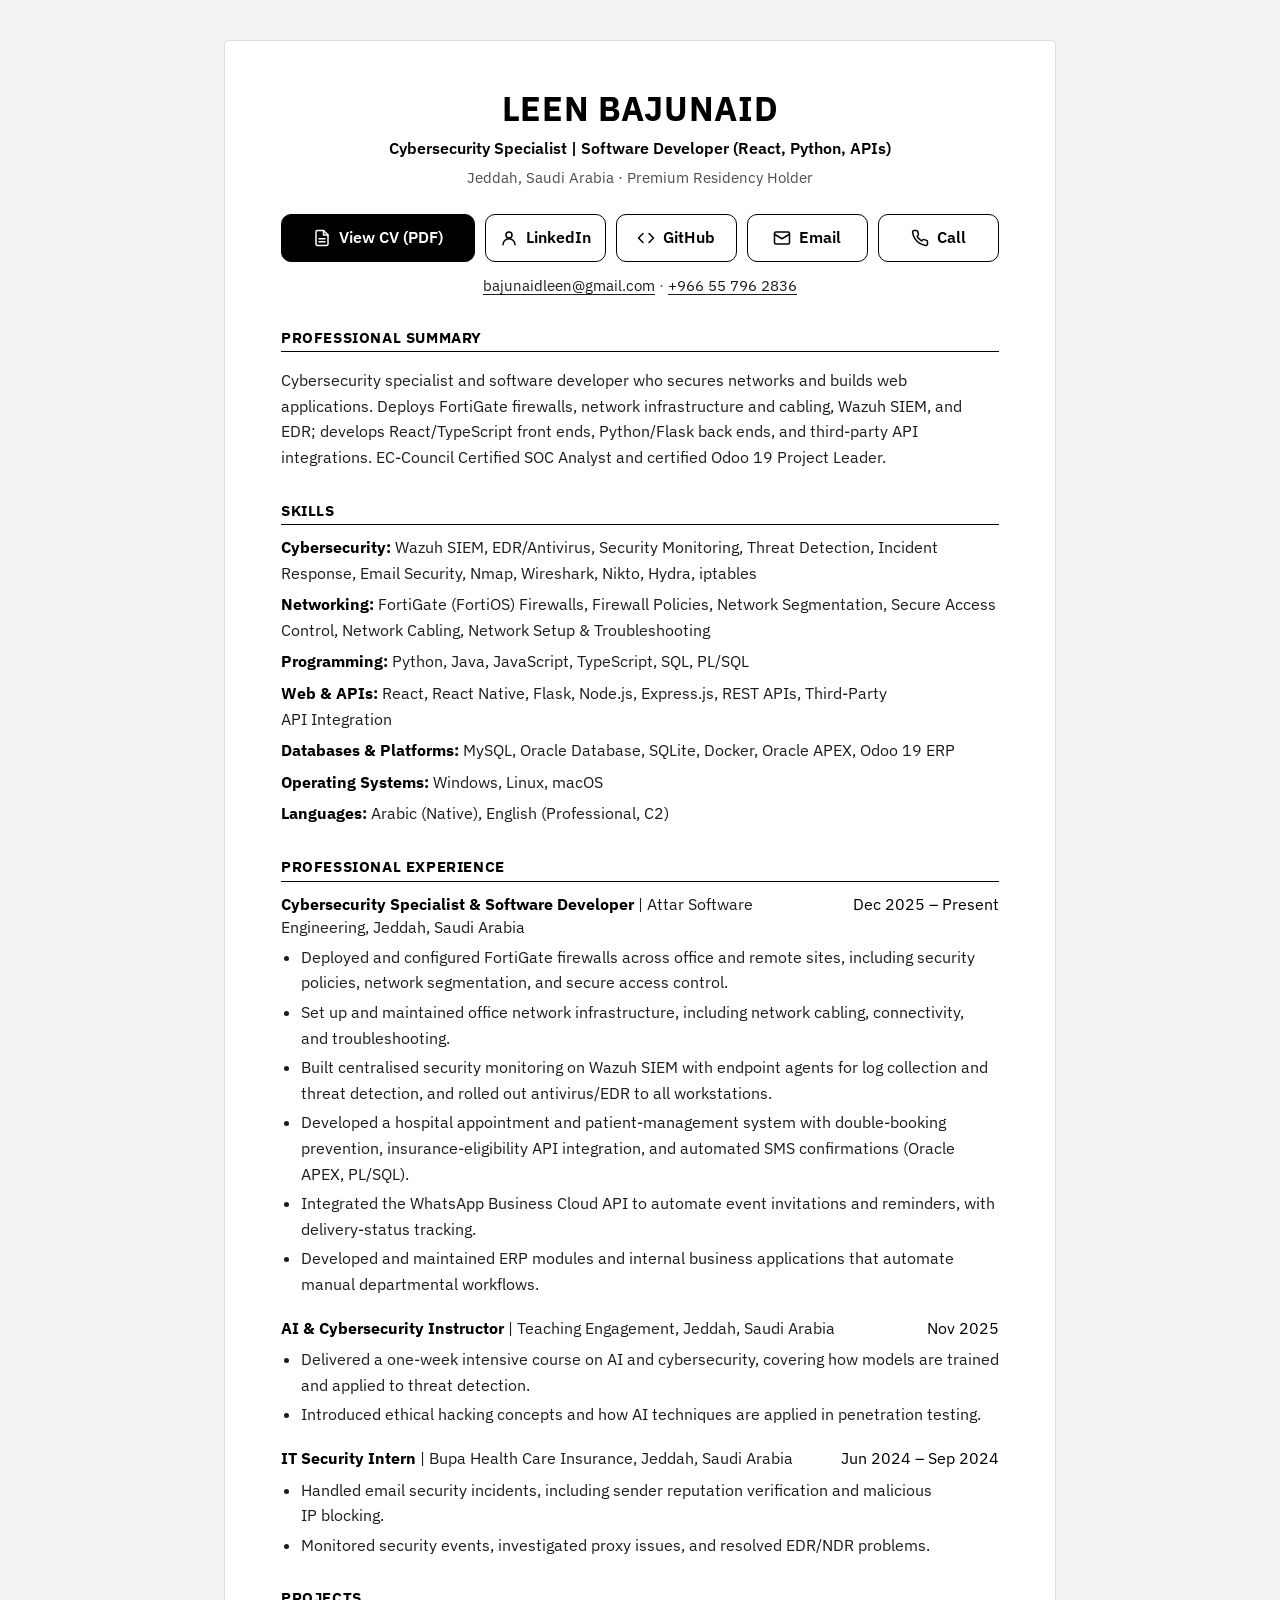
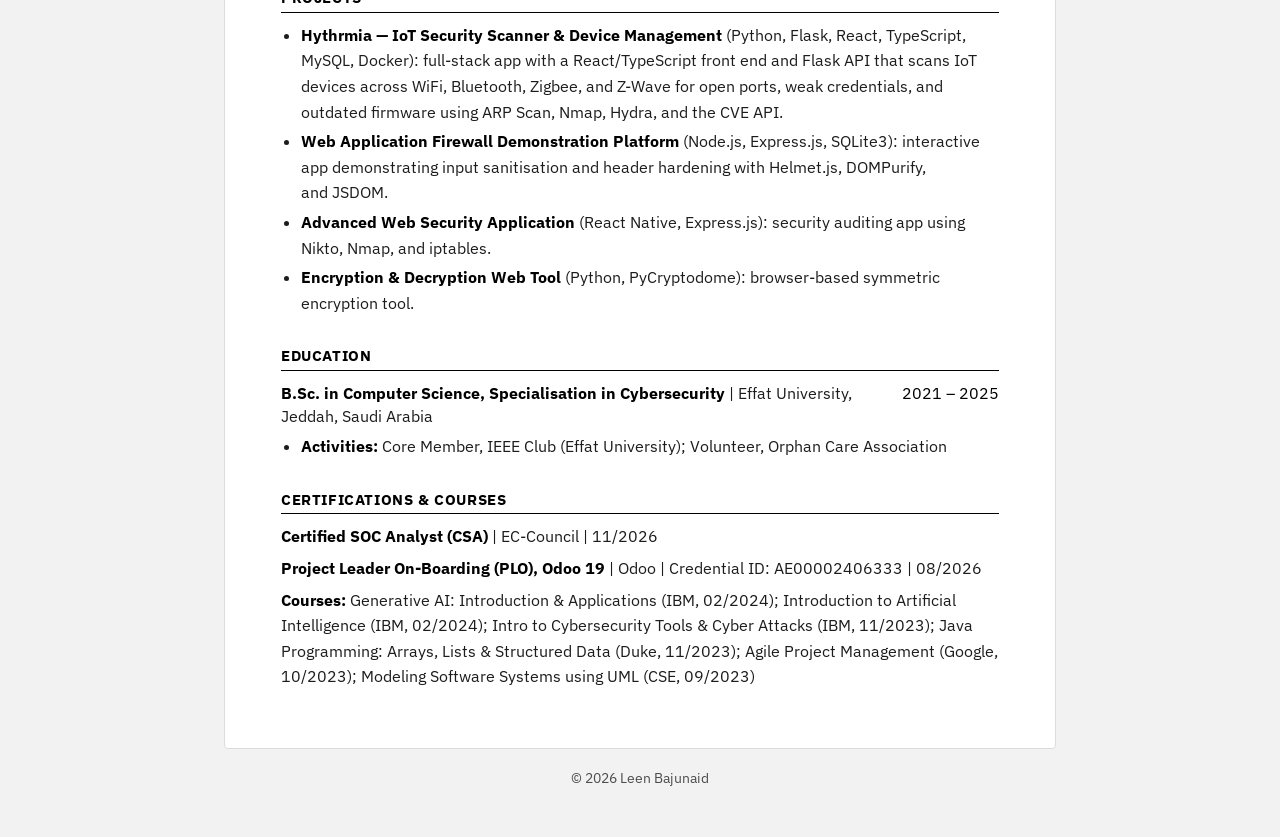
==== index.html @ 78a043f7 "Add online CV site with one-page PDF, LinkedIn and GitHub links Black-and-white, phone-friendly page" ====
<!doctype html>
<html lang="en">
<head>
<meta charset="utf-8">
<meta name="viewport" content="width=device-width, initial-scale=1">
<meta http-equiv="Content-Security-Policy" content="default-src 'self'; style-src 'self' 'unsafe-inline'; img-src 'self' data:; font-src 'self'; object-src 'none'; base-uri 'none'; form-action 'none'">
<title>Leen Bajunaid — Cybersecurity Specialist &amp; Software Developer</title>
<meta name="description" content="CV of Leen Bajunaid: cybersecurity specialist and software developer in Jeddah, Saudi Arabia. FortiGate, Wazuh SIEM, networking, React, Python, Flask and API integration.">
<meta name="author" content="Leen Bajunaid">
<meta property="og:type" content="profile">
<meta property="og:title" content="Leen Bajunaid — CV">
<meta property="og:description" content="Cybersecurity Specialist | Software Developer (React, Python, APIs) — Jeddah, Saudi Arabia.">
<meta property="og:url" content="https://leenbajunaid.github.io/">
<meta name="theme-color" content="#ffffff" media="(prefers-color-scheme: light)">
<meta name="theme-color" content="#0b0b0b" media="(prefers-color-scheme: dark)">
<link rel="canonical" href="https://leenbajunaid.github.io/">
<link rel="icon" href="data:image/svg+xml,%3Csvg xmlns='http://www.w3.org/2000/svg' viewBox='0 0 64 64'%3E%3Crect width='64' height='64' rx='12' fill='%23000'/%3E%3Ctext x='32' y='42' font-family='Arial,Helvetica,sans-serif' font-size='28' font-weight='700' fill='%23fff' text-anchor='middle'%3ELB%3C/text%3E%3C/svg%3E">
<style>
@font-face{font-family:"IBM Plex Sans";src:url("fonts/IBMPlexSans-Regular.woff2") format("woff2");font-weight:400;font-style:normal;font-display:swap}
@font-face{font-family:"IBM Plex Sans";src:url("fonts/IBMPlexSans-SemiBold.woff2") format("woff2");font-weight:600;font-style:normal;font-display:swap}
@font-face{font-family:"IBM Plex Sans";src:url("fonts/IBMPlexSans-Bold.woff2") format("woff2");font-weight:700;font-style:normal;font-display:swap}
:root{
  color-scheme:light dark;
  --bg:#f2f2f2;--paper:#ffffff;--ink:#000000;--text:#1c1c1c;--muted:#4d4d4d;--line:#dcdcdc;
  --btn-bg:#ffffff;--btn-fg:#000000;--btn-border:#000000;--primary-bg:#000000;--primary-fg:#ffffff;
}
@media (prefers-color-scheme:dark){
  :root{
    --bg:#0b0b0b;--paper:#141414;--ink:#ffffff;--text:#e6e6e6;--muted:#b5b5b5;--line:#2c2c2c;
    --btn-bg:#141414;--btn-fg:#ffffff;--btn-border:#ffffff;--primary-bg:#ffffff;--primary-fg:#000000;
  }
}
*{box-sizing:border-box}
html{-webkit-text-size-adjust:100%}
body{margin:0;background:var(--bg);color:var(--text);font-family:"IBM Plex Sans",system-ui,-apple-system,"Segoe UI",Roboto,Arial,sans-serif;font-size:16px;line-height:1.6}
a{color:inherit;text-underline-offset:3px}
.wrap{max-width:880px;margin:0 auto;padding:16px 12px 32px}
.sheet{background:var(--paper);border:1px solid var(--line);border-radius:4px;padding:28px 20px 32px}
header{text-align:center}
h1{margin:0;font-size:28px;line-height:1.15;font-weight:700;letter-spacing:.02em;text-transform:uppercase;color:var(--ink)}
.role{margin:8px 0 4px;font-weight:600;color:var(--ink);text-wrap:balance}
.loc{margin:0;color:var(--muted);font-size:15px}
.actions{display:grid;grid-template-columns:repeat(2,minmax(0,1fr));gap:10px;margin:24px 0 12px}
.btn{display:flex;align-items:center;justify-content:center;gap:8px;min-height:48px;padding:10px 12px;border:1.5px solid var(--btn-border);border-radius:10px;background:var(--btn-bg);color:var(--btn-fg);font-weight:600;text-decoration:none;text-align:center}
.btn svg{flex:none}
.btn.primary{grid-column:1/-1;background:var(--primary-bg);color:var(--primary-fg);border-color:var(--primary-bg)}
.btn:hover{text-decoration:underline}
.btn:focus-visible,a:focus-visible{outline:3px solid var(--ink);outline-offset:3px}
.contact{margin:0;text-align:center;color:var(--muted);font-size:15px;overflow-wrap:anywhere}
.contact a{color:var(--text)}
section{margin-top:30px}
h2{margin:0 0 10px;padding-bottom:4px;border-bottom:1.5px solid var(--ink);font-size:15px;line-height:1.3;font-weight:700;letter-spacing:.04em;text-transform:uppercase;color:var(--ink)}
h3{margin:0;font-size:16px;line-height:1.45;font-weight:400}
strong{font-weight:700;color:var(--ink)}
.row{display:flex;flex-wrap:wrap;justify-content:space-between;align-items:baseline;gap:0 16px}
.date{color:var(--ink);font-variant-numeric:tabular-nums;white-space:nowrap}
ul{margin:6px 0 0;padding-left:20px}
li{margin:4px 0}
.job+.job{margin-top:18px}
.lines p{margin:0 0 6px}
p,li{text-wrap:pretty}
footer{text-align:center;color:var(--muted);font-size:14px;margin-top:18px}
@media (min-width:720px){
  .wrap{padding:40px 24px 48px}
  .sheet{padding:48px 56px 52px}
  h1{font-size:34px}
  .actions{grid-template-columns:1.6fr repeat(4,minmax(0,1fr))}
  .btn{white-space:nowrap}
  .btn.primary{grid-column:auto}
  .row{flex-wrap:nowrap}
  .row h3{flex:1 1 auto;min-width:0}
  .date{flex:none}
}
@media print{
  body{background:#fff;color:#000}
  .actions,.contact,footer{display:none}
  .sheet{border:none;padding:0}
}
</style>
</head>
<body>
<div class="wrap">
<main class="sheet">

  <header>
    <h1>Leen Bajunaid</h1>
    <p class="role">Cybersecurity Specialist | Software Developer (React, Python, APIs)</p>
    <p class="loc">Jeddah, Saudi Arabia · Premium Residency Holder</p>
  </header>

  <nav class="actions" aria-label="CV and profile links">
    <a class="btn primary" href="Leen_Bajunaid_CV.pdf"><svg width="18" height="18" viewBox="0 0 24 24" fill="none" stroke="currentColor" stroke-width="2" stroke-linecap="round" stroke-linejoin="round" aria-hidden="true"><path d="M14 2H6a2 2 0 0 0-2 2v16a2 2 0 0 0 2 2h12a2 2 0 0 0 2-2V8z"/><path d="M14 2v6h6"/><path d="M16 13H8"/><path d="M16 17H8"/></svg>View CV (PDF)</a>
    <a class="btn" href="https://linkedin.com/in/leen-b-25646022a"><svg width="18" height="18" viewBox="0 0 24 24" fill="none" stroke="currentColor" stroke-width="2" stroke-linecap="round" stroke-linejoin="round" aria-hidden="true"><circle cx="12" cy="8" r="4"/><path d="M4 21a8 8 0 0 1 16 0"/></svg>LinkedIn</a>
    <a class="btn" href="https://github.com/leenBajunaid"><svg width="18" height="18" viewBox="0 0 24 24" fill="none" stroke="currentColor" stroke-width="2" stroke-linecap="round" stroke-linejoin="round" aria-hidden="true"><path d="m16 18 6-6-6-6"/><path d="m8 6-6 6 6 6"/></svg>GitHub</a>
    <a class="btn" href="mailto:bajunaidleen@gmail.com"><svg width="18" height="18" viewBox="0 0 24 24" fill="none" stroke="currentColor" stroke-width="2" stroke-linecap="round" stroke-linejoin="round" aria-hidden="true"><rect x="2" y="4" width="20" height="16" rx="2"/><path d="m22 7-10 6L2 7"/></svg>Email</a>
    <a class="btn" href="tel:+966557962836"><svg width="18" height="18" viewBox="0 0 24 24" fill="none" stroke="currentColor" stroke-width="2" stroke-linecap="round" stroke-linejoin="round" aria-hidden="true"><path d="M22 16.92v3a2 2 0 0 1-2.18 2 19.79 19.79 0 0 1-8.63-3.07 19.5 19.5 0 0 1-6-6 19.79 19.79 0 0 1-3.07-8.67A2 2 0 0 1 4.11 2h3a2 2 0 0 1 2 1.72c.13.96.36 1.9.7 2.81a2 2 0 0 1-.45 2.11L8.09 9.91a16 16 0 0 0 6 6l1.27-1.27a2 2 0 0 1 2.11-.45c.91.34 1.85.57 2.81.7A2 2 0 0 1 22 16.92z"/></svg>Call</a>
  </nav>
  <p class="contact"><a href="mailto:bajunaidleen@gmail.com">bajunaidleen@gmail.com</a> · <a href="tel:+966557962836">+966 55 796 2836</a></p>

  <section aria-labelledby="summary">
    <h2 id="summary">Professional Summary</h2>
    <p>Cybersecurity specialist and software developer who secures networks and builds web applications. Deploys FortiGate firewalls, network infrastructure and cabling, Wazuh SIEM, and EDR; develops React/TypeScript front ends, Python/Flask back ends, and third-party API integrations. EC-Council Certified SOC Analyst and certified Odoo 19 Project Leader.</p>
  </section>

  <section aria-labelledby="skills" class="lines">
    <h2 id="skills">Skills</h2>
    <p><strong>Cybersecurity:</strong> Wazuh SIEM, EDR/Antivirus, Security Monitoring, Threat Detection, Incident Response, Email Security, Nmap, Wireshark, Nikto, Hydra, iptables</p>
    <p><strong>Networking:</strong> FortiGate (FortiOS) Firewalls, Firewall Policies, Network Segmentation, Secure Access Control, Network Cabling, Network Setup &amp; Troubleshooting</p>
    <p><strong>Programming:</strong> Python, Java, JavaScript, TypeScript, SQL, PL/SQL</p>
    <p><strong>Web &amp; APIs:</strong> React, React Native, Flask, Node.js, Express.js, REST APIs, Third-Party API Integration</p>
    <p><strong>Databases &amp; Platforms:</strong> MySQL, Oracle Database, SQLite, Docker, Oracle APEX, Odoo 19 ERP</p>
    <p><strong>Operating Systems:</strong> Windows, Linux, macOS</p>
    <p><strong>Languages:</strong> Arabic (Native), English (Professional, C2)</p>
  </section>

  <section aria-labelledby="experience">
    <h2 id="experience">Professional Experience</h2>

    <article class="job">
      <div class="row">
        <h3><strong>Cybersecurity Specialist &amp; Software Developer</strong> | Attar Software Engineering, Jeddah, Saudi Arabia</h3>
        <span class="date">Dec 2025 – Present</span>
      </div>
      <ul>
        <li>Deployed and configured FortiGate firewalls across office and remote sites, including security policies, network segmentation, and secure access control.</li>
        <li>Set up and maintained office network infrastructure, including network cabling, connectivity, and troubleshooting.</li>
        <li>Built centralised security monitoring on Wazuh SIEM with endpoint agents for log collection and threat detection, and rolled out antivirus/EDR to all workstations.</li>
        <li>Developed a hospital appointment and patient-management system with double-booking prevention, insurance-eligibility API integration, and automated SMS confirmations (Oracle APEX, PL/SQL).</li>
        <li>Integrated the WhatsApp Business Cloud API to automate event invitations and reminders, with delivery-status tracking.</li>
        <li>Developed and maintained ERP modules and internal business applications that automate manual departmental workflows.</li>
      </ul>
    </article>

    <article class="job">
      <div class="row">
        <h3><strong>AI &amp; Cybersecurity Instructor</strong> | Teaching Engagement, Jeddah, Saudi Arabia</h3>
        <span class="date">Nov 2025</span>
      </div>
      <ul>
        <li>Delivered a one-week intensive course on AI and cybersecurity, covering how models are trained and applied to threat detection.</li>
        <li>Introduced ethical hacking concepts and how AI techniques are applied in penetration testing.</li>
      </ul>
    </article>

    <article class="job">
      <div class="row">
        <h3><strong>IT Security Intern</strong> | Bupa Health Care Insurance, Jeddah, Saudi Arabia</h3>
        <span class="date">Jun 2024 – Sep 2024</span>
      </div>
      <ul>
        <li>Handled email security incidents, including sender reputation verification and malicious IP blocking.</li>
        <li>Monitored security events, investigated proxy issues, and resolved EDR/NDR problems.</li>
      </ul>
    </article>
  </section>

  <section aria-labelledby="projects">
    <h2 id="projects">Projects</h2>
    <ul>
      <li><strong>Hythrmia — IoT Security Scanner &amp; Device Management</strong> (Python, Flask, React, TypeScript, MySQL, Docker): full-stack app with a React/TypeScript front end and Flask API that scans IoT devices across WiFi, Bluetooth, Zigbee, and Z-Wave for open ports, weak credentials, and outdated firmware using ARP Scan, Nmap, Hydra, and the CVE API.</li>
      <li><strong>Web Application Firewall Demonstration Platform</strong> (Node.js, Express.js, SQLite3): interactive app demonstrating input sanitisation and header hardening with Helmet.js, DOMPurify, and JSDOM.</li>
      <li><strong>Advanced Web Security Application</strong> (React Native, Express.js): security auditing app using Nikto, Nmap, and iptables.</li>
      <li><strong>Encryption &amp; Decryption Web Tool</strong> (Python, PyCryptodome): browser-based symmetric encryption tool.</li>
    </ul>
  </section>

  <section aria-labelledby="education">
    <h2 id="education">Education</h2>
    <div class="row">
      <h3><strong>B.Sc. in Computer Science, Specialisation in Cybersecurity</strong> | Effat University, Jeddah, Saudi Arabia</h3>
      <span class="date">2021 – 2025</span>
    </div>
    <ul>
      <li><strong>Activities:</strong> Core Member, IEEE Club (Effat University); Volunteer, Orphan Care Association</li>
    </ul>
  </section>

  <section aria-labelledby="certifications" class="lines">
    <h2 id="certifications">Certifications &amp; Courses</h2>
    <p><strong>Certified SOC Analyst (CSA)</strong> | EC-Council | 11/2026</p>
    <p><strong>Project Leader On-Boarding (PLO), Odoo 19</strong> | Odoo | Credential ID: AE00002406333 | 08/2026</p>
    <p><strong>Courses:</strong> Generative AI: Introduction &amp; Applications (IBM, 02/2024); Introduction to Artificial Intelligence (IBM, 02/2024); Intro to Cybersecurity Tools &amp; Cyber Attacks (IBM, 11/2023); Java Programming: Arrays, Lists &amp; Structured Data (Duke, 11/2023); Agile Project Management (Google, 10/2023); Modeling Software Systems using UML (CSE, 09/2023)</p>
  </section>

</main>
<footer>© 2026 Leen Bajunaid</footer>
</div>
</body>
</html>
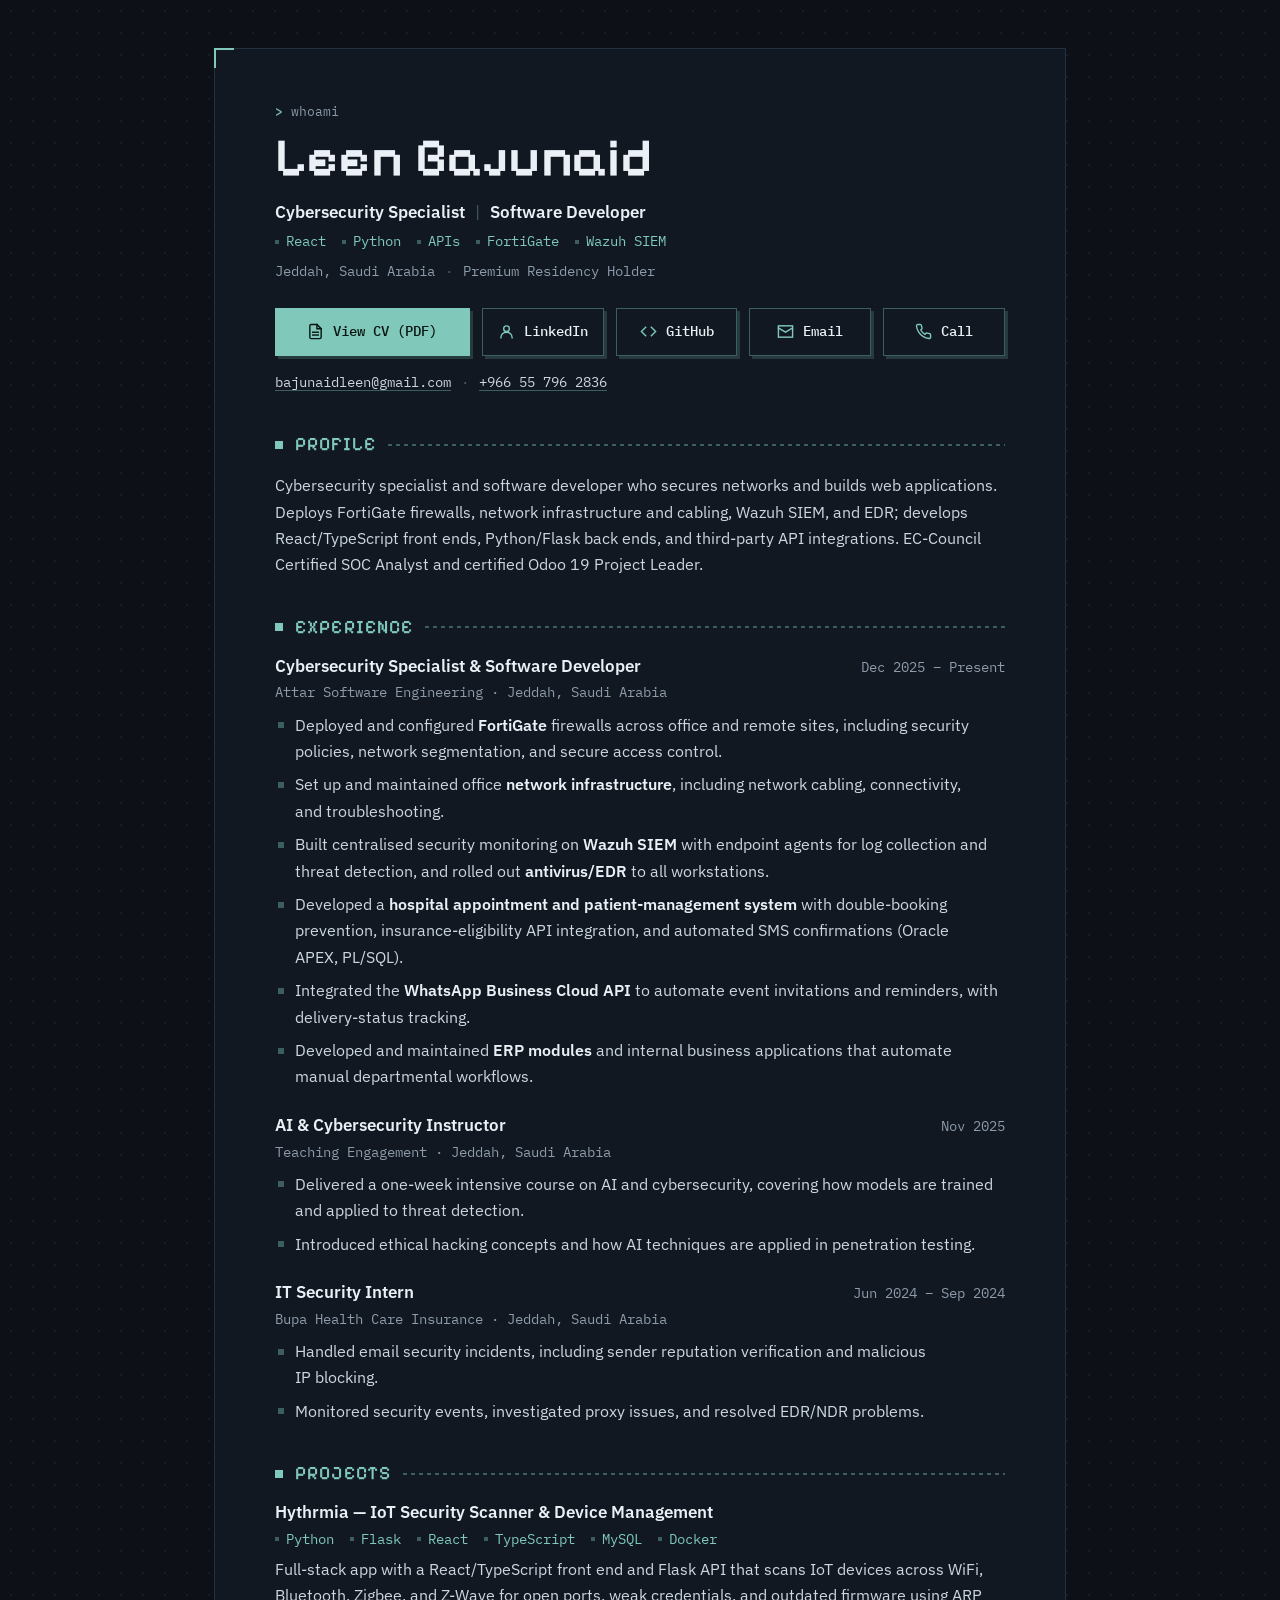
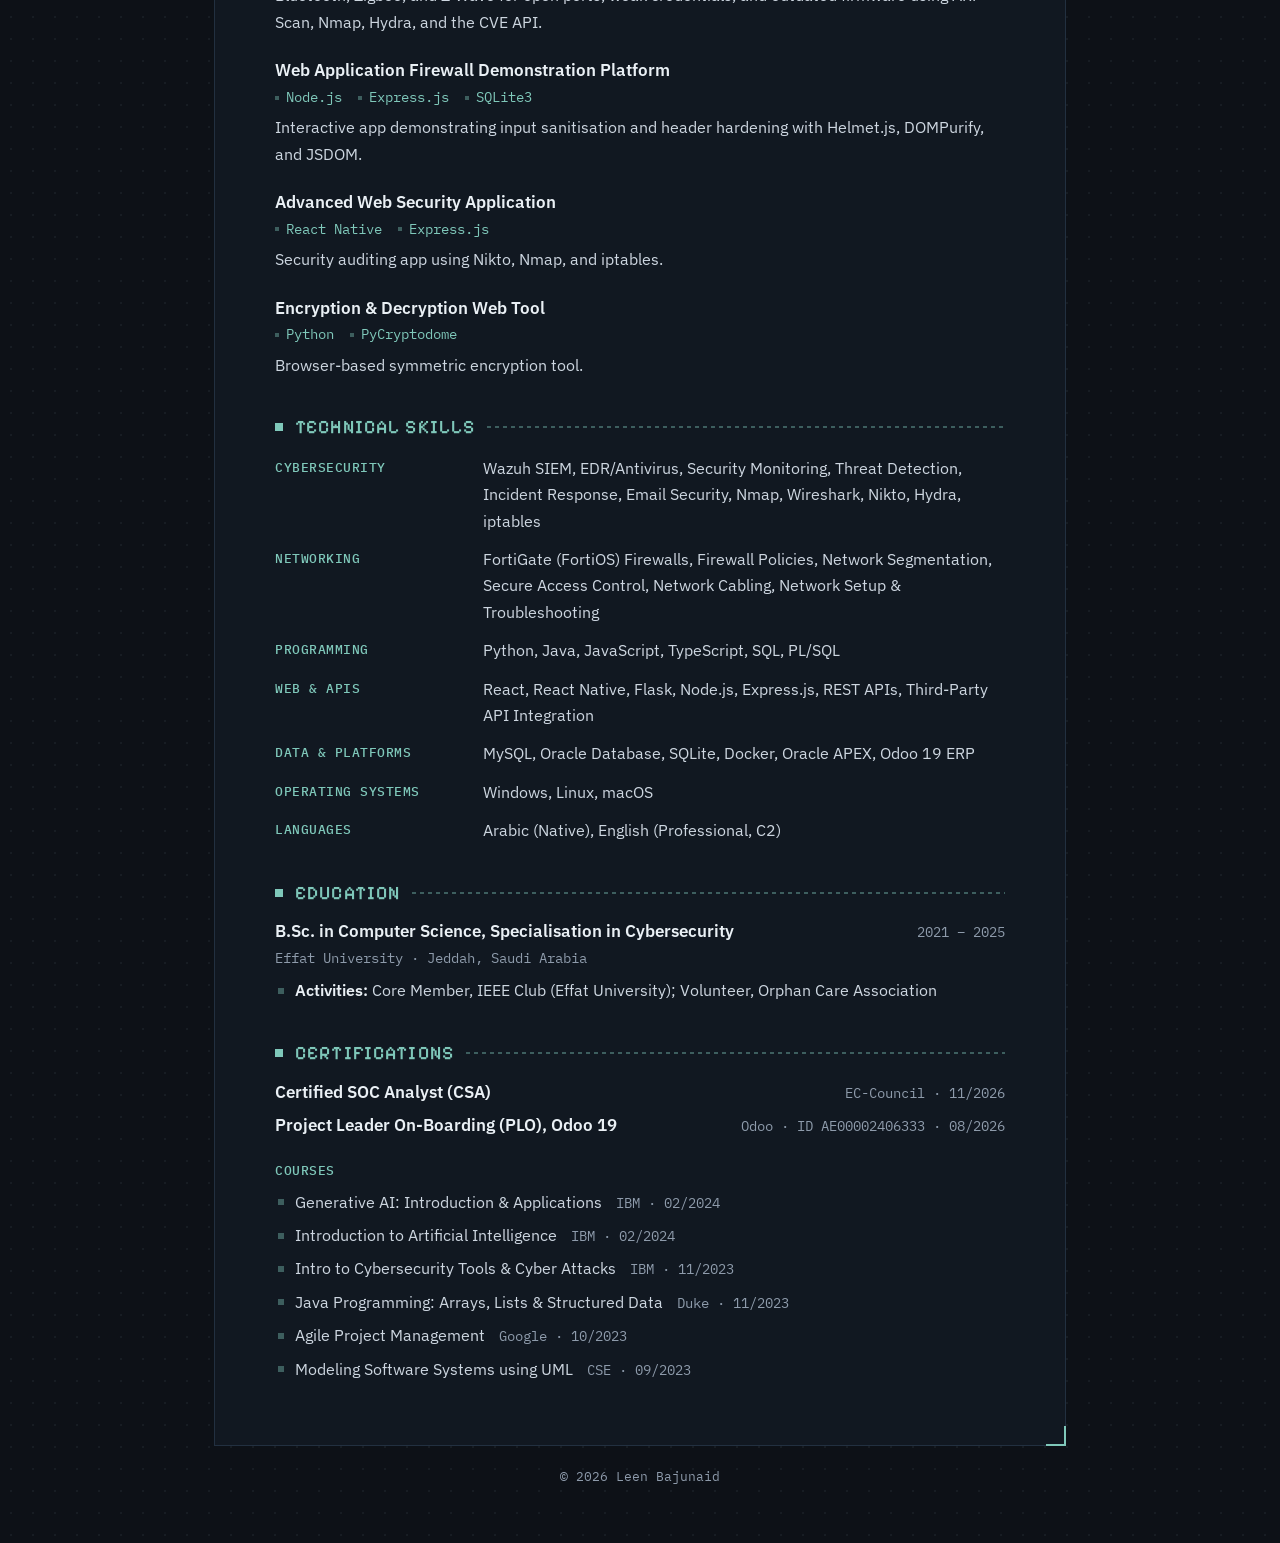
==== commit e3ae2ffa: "Restyle site with a calm pixel theme Dark slate background with a faint dot grid, one soft mint acce" ====
--- a/index.html
+++ b/index.html
@@ -11,143 +11,216 @@
 <meta property="og:title" content="Leen Bajunaid — CV">
 <meta property="og:description" content="Cybersecurity Specialist | Software Developer (React, Python, APIs) — Jeddah, Saudi Arabia.">
 <meta property="og:url" content="https://leenbajunaid.github.io/">
-<meta name="theme-color" content="#ffffff" media="(prefers-color-scheme: light)">
-<meta name="theme-color" content="#0b0b0b" media="(prefers-color-scheme: dark)">
+<meta name="color-scheme" content="dark">
+<meta name="theme-color" content="#0d1117">
 <link rel="canonical" href="https://leenbajunaid.github.io/">
-<link rel="icon" href="data:image/svg+xml,%3Csvg xmlns='http://www.w3.org/2000/svg' viewBox='0 0 64 64'%3E%3Crect width='64' height='64' rx='12' fill='%23000'/%3E%3Ctext x='32' y='42' font-family='Arial,Helvetica,sans-serif' font-size='28' font-weight='700' fill='%23fff' text-anchor='middle'%3ELB%3C/text%3E%3C/svg%3E">
+<link rel="icon" href="data:image/svg+xml,%3Csvg xmlns='http://www.w3.org/2000/svg' viewBox='0 0 16 16' shape-rendering='crispEdges'%3E%3Crect width='16' height='16' fill='%230d1117'/%3E%3Cg fill='%237fc8ba'%3E%3Crect x='2' y='3' width='2' height='10'/%3E%3Crect x='2' y='11' width='5' height='2'/%3E%3Crect x='9' y='3' width='2' height='10'/%3E%3Crect x='9' y='3' width='4' height='2'/%3E%3Crect x='9' y='7' width='4' height='2'/%3E%3Crect x='9' y='11' width='4' height='2'/%3E%3Crect x='13' y='5' width='2' height='2'/%3E%3Crect x='13' y='9' width='2' height='2'/%3E%3C/g%3E%3C/svg%3E">
+<link rel="preload" href="fonts/PixelifySans-SemiBold.woff2" as="font" type="font/woff2" crossorigin>
 <style>
+@font-face{font-family:"Pixelify Sans";src:url("fonts/PixelifySans-Medium.woff2") format("woff2");font-weight:500;font-style:normal;font-display:swap}
+@font-face{font-family:"Pixelify Sans";src:url("fonts/PixelifySans-SemiBold.woff2") format("woff2");font-weight:600;font-style:normal;font-display:swap}
 @font-face{font-family:"IBM Plex Sans";src:url("fonts/IBMPlexSans-Regular.woff2") format("woff2");font-weight:400;font-style:normal;font-display:swap}
 @font-face{font-family:"IBM Plex Sans";src:url("fonts/IBMPlexSans-SemiBold.woff2") format("woff2");font-weight:600;font-style:normal;font-display:swap}
 @font-face{font-family:"IBM Plex Sans";src:url("fonts/IBMPlexSans-Bold.woff2") format("woff2");font-weight:700;font-style:normal;font-display:swap}
+@font-face{font-family:"IBM Plex Mono";src:url("fonts/IBMPlexMono-Regular.woff2") format("woff2");font-weight:400;font-style:normal;font-display:swap}
+@font-face{font-family:"IBM Plex Mono";src:url("fonts/IBMPlexMono-Medium.woff2") format("woff2");font-weight:500;font-style:normal;font-display:swap}
+
 :root{
-  color-scheme:light dark;
-  --bg:#f2f2f2;--paper:#ffffff;--ink:#000000;--text:#1c1c1c;--muted:#4d4d4d;--line:#dcdcdc;
-  --btn-bg:#ffffff;--btn-fg:#000000;--btn-border:#000000;--primary-bg:#000000;--primary-fg:#ffffff;
-}
-@media (prefers-color-scheme:dark){
-  :root{
-    --bg:#0b0b0b;--paper:#141414;--ink:#ffffff;--text:#e6e6e6;--muted:#b5b5b5;--line:#2c2c2c;
-    --btn-bg:#141414;--btn-fg:#ffffff;--btn-border:#ffffff;--primary-bg:#ffffff;--primary-fg:#000000;
-  }
+  color-scheme:dark;
+  --bg:#0d1117;
+  --dot:rgba(148,173,192,.075);
+  --panel:#111821;
+  --edge:#223040;
+  --text:#cdd6e0;
+  --heading:#eaf0f5;
+  --muted:#8e9bab;
+  --accent:#7fc8ba;
+  --accent-hover:#93d4c7;
+  --accent-dim:rgba(127,200,186,.40);
+  --accent-shadow:rgba(127,200,186,.20);
+  --accent-faint:rgba(127,200,186,.08);
+  --on-accent:#0a1613;
+  --pixel:"Pixelify Sans",ui-monospace,monospace;
+  --sans:"IBM Plex Sans",system-ui,-apple-system,"Segoe UI",Roboto,Arial,sans-serif;
+  --mono:"IBM Plex Mono",ui-monospace,SFMono-Regular,Menlo,Consolas,monospace;
 }
 *{box-sizing:border-box}
 html{-webkit-text-size-adjust:100%}
-body{margin:0;background:var(--bg);color:var(--text);font-family:"IBM Plex Sans",system-ui,-apple-system,"Segoe UI",Roboto,Arial,sans-serif;font-size:16px;line-height:1.6}
+body{
+  margin:0;color:var(--text);font-family:var(--sans);font-size:16px;line-height:1.65;
+  background-color:var(--bg);
+  background-image:radial-gradient(var(--dot) 1px,transparent 1.3px);
+  background-size:22px 22px;
+}
 a{color:inherit;text-underline-offset:3px}
-.wrap{max-width:880px;margin:0 auto;padding:16px 12px 32px}
-.sheet{background:var(--paper);border:1px solid var(--line);border-radius:4px;padding:28px 20px 32px}
-header{text-align:center}
-h1{margin:0;font-size:28px;line-height:1.15;font-weight:700;letter-spacing:.02em;text-transform:uppercase;color:var(--ink)}
-.role{margin:8px 0 4px;font-weight:600;color:var(--ink);text-wrap:balance}
-.loc{margin:0;color:var(--muted);font-size:15px}
-.actions{display:grid;grid-template-columns:repeat(2,minmax(0,1fr));gap:10px;margin:24px 0 12px}
-.btn{display:flex;align-items:center;justify-content:center;gap:8px;min-height:48px;padding:10px 12px;border:1.5px solid var(--btn-border);border-radius:10px;background:var(--btn-bg);color:var(--btn-fg);font-weight:600;text-decoration:none;text-align:center}
-.btn svg{flex:none}
-.btn.primary{grid-column:1/-1;background:var(--primary-bg);color:var(--primary-fg);border-color:var(--primary-bg)}
-.btn:hover{text-decoration:underline}
-.btn:focus-visible,a:focus-visible{outline:3px solid var(--ink);outline-offset:3px}
-.contact{margin:0;text-align:center;color:var(--muted);font-size:15px;overflow-wrap:anywhere}
-.contact a{color:var(--text)}
-section{margin-top:30px}
-h2{margin:0 0 10px;padding-bottom:4px;border-bottom:1.5px solid var(--ink);font-size:15px;line-height:1.3;font-weight:700;letter-spacing:.04em;text-transform:uppercase;color:var(--ink)}
-h3{margin:0;font-size:16px;line-height:1.45;font-weight:400}
-strong{font-weight:700;color:var(--ink)}
-.row{display:flex;flex-wrap:wrap;justify-content:space-between;align-items:baseline;gap:0 16px}
-.date{color:var(--ink);font-variant-numeric:tabular-nums;white-space:nowrap}
-ul{margin:6px 0 0;padding-left:20px}
-li{margin:4px 0}
-.job+.job{margin-top:18px}
-.lines p{margin:0 0 6px}
+::selection{background:var(--accent);color:var(--on-accent)}
+a:focus-visible,.btn:focus-visible{outline:2px solid var(--accent);outline-offset:3px}
+
+.wrap{max-width:900px;margin:0 auto;padding:22px 14px 36px}
+.panel{position:relative;background:var(--panel);border:1px solid var(--edge);padding:30px 20px 36px}
+.panel::before,.panel::after{content:"";position:absolute;width:18px;height:18px;pointer-events:none}
+.panel::before{top:-1px;left:-1px;border-top:2px solid var(--accent);border-left:2px solid var(--accent)}
+.panel::after{bottom:-1px;right:-1px;border-bottom:2px solid var(--accent);border-right:2px solid var(--accent)}
+
+/* ---------- Hero ---------- */
+.prompt{margin:0 0 6px;font-family:var(--mono);font-size:13px;color:var(--muted)}
+.prompt b{color:var(--accent);font-weight:500}
+h1{margin:0;font-family:var(--pixel);font-weight:600;font-size:40px;line-height:1.1;letter-spacing:.01em;color:var(--heading)}
+.role{margin:12px 0 6px;font-size:17px;line-height:1.45;font-weight:600;color:var(--heading)}
+.focus{margin:0 0 6px;font-family:var(--mono);font-size:14px;color:var(--accent)}
+.loc{margin:0;font-family:var(--mono);font-size:13.5px;color:var(--muted)}
+/* phone: parts stack; wider screens: one line with a quiet separator */
+.split span{display:block}
+.chips{display:flex;flex-wrap:wrap;gap:2px 16px}
+.chips span{white-space:nowrap}
+.chips span::before{content:"";display:inline-block;width:4px;height:4px;margin:0 7px 2px 0;vertical-align:middle;background:var(--accent-dim)}
+
+/* ---------- Buttons ---------- */
+.actions{display:grid;grid-template-columns:repeat(2,minmax(0,1fr));gap:12px;margin:26px 0 14px}
+.btn{
+  display:flex;align-items:center;justify-content:center;gap:9px;min-height:48px;padding:10px 12px;
+  border:1px solid var(--accent-dim);background:transparent;color:var(--heading);
+  font-family:var(--mono);font-size:14px;font-weight:500;text-decoration:none;
+  box-shadow:3px 3px 0 var(--accent-shadow);
+  transition:transform .12s ease,box-shadow .12s ease,background-color .12s ease;
+}
+.btn svg{flex:none;color:var(--accent)}
+.btn:hover{background:var(--accent-faint);transform:translate(1px,1px);box-shadow:2px 2px 0 var(--accent-shadow)}
+.btn.primary{grid-column:1/-1;background:var(--accent);border-color:var(--accent);color:var(--on-accent)}
+.btn.primary svg{color:var(--on-accent)}
+.btn.primary:hover{background:var(--accent-hover)}
+.contact{margin:0;font-family:var(--mono);font-size:13.5px;line-height:1.9;color:var(--muted);overflow-wrap:anywhere}
+.contact a{color:var(--text);text-decoration-color:var(--accent-dim)}
+
+/* ---------- Sections ---------- */
+section{margin-top:38px}
+h2{
+  display:flex;align-items:center;gap:12px;margin:0 0 16px;
+  font-family:var(--pixel);font-weight:500;font-size:19px;line-height:1.2;letter-spacing:.06em;text-transform:uppercase;color:var(--accent);
+}
+h2::before{content:"";flex:none;width:8px;height:8px;background:var(--accent)}
+h2::after{content:"";flex:1;height:2px;background-image:linear-gradient(90deg,var(--accent-dim) 0 4px,transparent 4px 8px);background-size:8px 2px}
+h3{margin:0;font-size:17px;line-height:1.4;font-weight:600;color:var(--heading)}
+p{margin:0}
 p,li{text-wrap:pretty}
-footer{text-align:center;color:var(--muted);font-size:14px;margin-top:18px}
+strong{font-weight:600;color:var(--heading)}
+
+.head{display:flex;flex-wrap:wrap;justify-content:space-between;align-items:baseline;gap:2px 16px}
+.date{font-family:var(--mono);font-size:13.5px;color:var(--muted);white-space:nowrap}
+.org{margin:3px 0 8px;font-family:var(--mono);font-size:13.5px;color:var(--muted)}
+.item+.item{margin-top:24px}
+
+ul.points{list-style:none;margin:0;padding:0}
+ul.points li{position:relative;padding-left:20px;margin:7px 0}
+ul.points li::before{content:"";position:absolute;left:3px;top:.66em;width:6px;height:6px;background:var(--accent-dim)}
+
+.tags{margin:3px 0 6px;font-family:var(--mono);font-size:13.5px;color:var(--accent)}
+
+dl.skills{margin:0;display:grid;gap:12px}
+dl.skills div{display:grid;gap:2px}
+dl.skills dt{font-family:var(--mono);font-size:13px;font-weight:500;letter-spacing:.04em;text-transform:uppercase;color:var(--accent)}
+dl.skills dd{margin:0}
+
+.cert{display:flex;flex-wrap:wrap;justify-content:space-between;align-items:baseline;gap:0 16px}
+.cert+.cert{margin-top:10px}
+.cert .meta{font-family:var(--mono);font-size:13.5px;color:var(--muted)}
+.sub{margin:22px 0 4px;font-family:var(--mono);font-size:13px;font-weight:500;letter-spacing:.04em;text-transform:uppercase;color:var(--accent)}
+.course-src{margin-left:10px;font-family:var(--mono);font-size:13.5px;color:var(--muted);white-space:nowrap}
+
+footer{margin-top:20px;text-align:center;font-family:var(--mono);font-size:13px;color:var(--muted)}
+
 @media (min-width:720px){
-  .wrap{padding:40px 24px 48px}
-  .sheet{padding:48px 56px 52px}
-  h1{font-size:34px}
+  .wrap{padding:48px 24px 56px}
+  .panel{padding:52px 60px 56px}
+  h1{font-size:54px}
+  .split span{display:inline}
+  .split span+span::before{content:"|";margin:0 10px;color:var(--accent-dim);font-weight:400}
+  .loc.split span+span::before,.contact.split span+span::before{content:"·"}
   .actions{grid-template-columns:1.6fr repeat(4,minmax(0,1fr))}
   .btn{white-space:nowrap}
   .btn.primary{grid-column:auto}
-  .row{flex-wrap:nowrap}
-  .row h3{flex:1 1 auto;min-width:0}
-  .date{flex:none}
+  .head{flex-wrap:nowrap}
+  .head h3{flex:1 1 auto;min-width:0}
+  dl.skills div{grid-template-columns:190px minmax(0,1fr);gap:18px}
+  dl.skills dt{padding-top:2px}
+}
+@media (prefers-reduced-motion:reduce){
+  .btn{transition:none}
+  .btn:hover{transform:none}
 }
 @media print{
   body{background:#fff;color:#000}
-  .actions,.contact,footer{display:none}
-  .sheet{border:none;padding:0}
+  .panel{background:#fff;border:none;padding:0}
+  .panel::before,.panel::after,.prompt,.actions,.contact,footer{display:none}
+  h1,h2,h3,strong,.role,.focus,.tags,dl.skills dt,.sub{color:#000}
+  .date,.org,.loc,.meta,.course-src{color:#333}
 }
 </style>
 </head>
 <body>
 <div class="wrap">
-<main class="sheet">
+<main class="panel">
 
   <header>
+    <p class="prompt" aria-hidden="true"><b>&gt;</b> whoami</p>
     <h1>Leen Bajunaid</h1>
-    <p class="role">Cybersecurity Specialist | Software Developer (React, Python, APIs)</p>
-    <p class="loc">Jeddah, Saudi Arabia · Premium Residency Holder</p>
+    <p class="role split"><span>Cybersecurity Specialist</span><span>Software Developer</span></p>
+    <p class="focus chips"><span>React</span><span>Python</span><span>APIs</span><span>FortiGate</span><span>Wazuh SIEM</span></p>
+    <p class="loc split"><span>Jeddah, Saudi Arabia</span><span>Premium Residency Holder</span></p>
   </header>
 
   <nav class="actions" aria-label="CV and profile links">
-    <a class="btn primary" href="Leen_Bajunaid_CV.pdf"><svg width="18" height="18" viewBox="0 0 24 24" fill="none" stroke="currentColor" stroke-width="2" stroke-linecap="round" stroke-linejoin="round" aria-hidden="true"><path d="M14 2H6a2 2 0 0 0-2 2v16a2 2 0 0 0 2 2h12a2 2 0 0 0 2-2V8z"/><path d="M14 2v6h6"/><path d="M16 13H8"/><path d="M16 17H8"/></svg>View CV (PDF)</a>
-    <a class="btn" href="https://linkedin.com/in/leen-b-25646022a"><svg width="18" height="18" viewBox="0 0 24 24" fill="none" stroke="currentColor" stroke-width="2" stroke-linecap="round" stroke-linejoin="round" aria-hidden="true"><circle cx="12" cy="8" r="4"/><path d="M4 21a8 8 0 0 1 16 0"/></svg>LinkedIn</a>
-    <a class="btn" href="https://github.com/leenBajunaid"><svg width="18" height="18" viewBox="0 0 24 24" fill="none" stroke="currentColor" stroke-width="2" stroke-linecap="round" stroke-linejoin="round" aria-hidden="true"><path d="m16 18 6-6-6-6"/><path d="m8 6-6 6 6 6"/></svg>GitHub</a>
-    <a class="btn" href="mailto:bajunaidleen@gmail.com"><svg width="18" height="18" viewBox="0 0 24 24" fill="none" stroke="currentColor" stroke-width="2" stroke-linecap="round" stroke-linejoin="round" aria-hidden="true"><rect x="2" y="4" width="20" height="16" rx="2"/><path d="m22 7-10 6L2 7"/></svg>Email</a>
-    <a class="btn" href="tel:+966557962836"><svg width="18" height="18" viewBox="0 0 24 24" fill="none" stroke="currentColor" stroke-width="2" stroke-linecap="round" stroke-linejoin="round" aria-hidden="true"><path d="M22 16.92v3a2 2 0 0 1-2.18 2 19.79 19.79 0 0 1-8.63-3.07 19.5 19.5 0 0 1-6-6 19.79 19.79 0 0 1-3.07-8.67A2 2 0 0 1 4.11 2h3a2 2 0 0 1 2 1.72c.13.96.36 1.9.7 2.81a2 2 0 0 1-.45 2.11L8.09 9.91a16 16 0 0 0 6 6l1.27-1.27a2 2 0 0 1 2.11-.45c.91.34 1.85.57 2.81.7A2 2 0 0 1 22 16.92z"/></svg>Call</a>
+    <a class="btn primary" href="Leen_Bajunaid_CV.pdf"><svg width="17" height="17" viewBox="0 0 24 24" fill="none" stroke="currentColor" stroke-width="2" stroke-linecap="square" stroke-linejoin="miter" aria-hidden="true"><path d="M14 2H6a2 2 0 0 0-2 2v16a2 2 0 0 0 2 2h12a2 2 0 0 0 2-2V8z"/><path d="M14 2v6h6"/><path d="M16 13H8"/><path d="M16 17H8"/></svg>View CV (PDF)</a>
+    <a class="btn" href="https://linkedin.com/in/leen-b-25646022a"><svg width="17" height="17" viewBox="0 0 24 24" fill="none" stroke="currentColor" stroke-width="2" stroke-linecap="square" stroke-linejoin="miter" aria-hidden="true"><circle cx="12" cy="8" r="4"/><path d="M4 21a8 8 0 0 1 16 0"/></svg>LinkedIn</a>
+    <a class="btn" href="https://github.com/leenBajunaid"><svg width="17" height="17" viewBox="0 0 24 24" fill="none" stroke="currentColor" stroke-width="2" stroke-linecap="square" stroke-linejoin="miter" aria-hidden="true"><path d="m16 18 6-6-6-6"/><path d="m8 6-6 6 6 6"/></svg>GitHub</a>
+    <a class="btn" href="mailto:bajunaidleen@gmail.com"><svg width="17" height="17" viewBox="0 0 24 24" fill="none" stroke="currentColor" stroke-width="2" stroke-linecap="square" stroke-linejoin="miter" aria-hidden="true"><rect x="2" y="4" width="20" height="16"/><path d="m22 7-10 6L2 7"/></svg>Email</a>
+    <a class="btn" href="tel:+966557962836"><svg width="17" height="17" viewBox="0 0 24 24" fill="none" stroke="currentColor" stroke-width="2" stroke-linecap="square" stroke-linejoin="miter" aria-hidden="true"><path d="M22 16.92v3a2 2 0 0 1-2.18 2 19.79 19.79 0 0 1-8.63-3.07 19.5 19.5 0 0 1-6-6 19.79 19.79 0 0 1-3.07-8.67A2 2 0 0 1 4.11 2h3a2 2 0 0 1 2 1.72c.13.96.36 1.9.7 2.81a2 2 0 0 1-.45 2.11L8.09 9.91a16 16 0 0 0 6 6l1.27-1.27a2 2 0 0 1 2.11-.45c.91.34 1.85.57 2.81.7A2 2 0 0 1 22 16.92z"/></svg>Call</a>
   </nav>
-  <p class="contact"><a href="mailto:bajunaidleen@gmail.com">bajunaidleen@gmail.com</a> · <a href="tel:+966557962836">+966 55 796 2836</a></p>
-
-  <section aria-labelledby="summary">
-    <h2 id="summary">Professional Summary</h2>
+  <p class="contact split"><span><a href="mailto:bajunaidleen@gmail.com">bajunaidleen@gmail.com</a></span><span><a href="tel:+966557962836">+966 55 796 2836</a></span></p>
+
+  <section aria-labelledby="profile">
+    <h2 id="profile">Profile</h2>
     <p>Cybersecurity specialist and software developer who secures networks and builds web applications. Deploys FortiGate firewalls, network infrastructure and cabling, Wazuh SIEM, and EDR; develops React/TypeScript front ends, Python/Flask back ends, and third-party API integrations. EC-Council Certified SOC Analyst and certified Odoo 19 Project Leader.</p>
   </section>
 
-  <section aria-labelledby="skills" class="lines">
-    <h2 id="skills">Skills</h2>
-    <p><strong>Cybersecurity:</strong> Wazuh SIEM, EDR/Antivirus, Security Monitoring, Threat Detection, Incident Response, Email Security, Nmap, Wireshark, Nikto, Hydra, iptables</p>
-    <p><strong>Networking:</strong> FortiGate (FortiOS) Firewalls, Firewall Policies, Network Segmentation, Secure Access Control, Network Cabling, Network Setup &amp; Troubleshooting</p>
-    <p><strong>Programming:</strong> Python, Java, JavaScript, TypeScript, SQL, PL/SQL</p>
-    <p><strong>Web &amp; APIs:</strong> React, React Native, Flask, Node.js, Express.js, REST APIs, Third-Party API Integration</p>
-    <p><strong>Databases &amp; Platforms:</strong> MySQL, Oracle Database, SQLite, Docker, Oracle APEX, Odoo 19 ERP</p>
-    <p><strong>Operating Systems:</strong> Windows, Linux, macOS</p>
-    <p><strong>Languages:</strong> Arabic (Native), English (Professional, C2)</p>
-  </section>
-
   <section aria-labelledby="experience">
-    <h2 id="experience">Professional Experience</h2>
-
-    <article class="job">
-      <div class="row">
-        <h3><strong>Cybersecurity Specialist &amp; Software Developer</strong> | Attar Software Engineering, Jeddah, Saudi Arabia</h3>
+    <h2 id="experience">Experience</h2>
+
+    <article class="item">
+      <div class="head">
+        <h3>Cybersecurity Specialist &amp; Software Developer</h3>
         <span class="date">Dec 2025 – Present</span>
       </div>
-      <ul>
-        <li>Deployed and configured FortiGate firewalls across office and remote sites, including security policies, network segmentation, and secure access control.</li>
-        <li>Set up and maintained office network infrastructure, including network cabling, connectivity, and troubleshooting.</li>
-        <li>Built centralised security monitoring on Wazuh SIEM with endpoint agents for log collection and threat detection, and rolled out antivirus/EDR to all workstations.</li>
-        <li>Developed a hospital appointment and patient-management system with double-booking prevention, insurance-eligibility API integration, and automated SMS confirmations (Oracle APEX, PL/SQL).</li>
-        <li>Integrated the WhatsApp Business Cloud API to automate event invitations and reminders, with delivery-status tracking.</li>
-        <li>Developed and maintained ERP modules and internal business applications that automate manual departmental workflows.</li>
+      <p class="org">Attar Software Engineering · Jeddah, Saudi Arabia</p>
+      <ul class="points">
+        <li>Deployed and configured <strong>FortiGate</strong> firewalls across office and remote sites, including security policies, network segmentation, and secure access control.</li>
+        <li>Set up and maintained office <strong>network infrastructure</strong>, including network cabling, connectivity, and troubleshooting.</li>
+        <li>Built centralised security monitoring on <strong>Wazuh SIEM</strong> with endpoint agents for log collection and threat detection, and rolled out <strong>antivirus/EDR</strong> to all workstations.</li>
+        <li>Developed a <strong>hospital appointment and patient-management system</strong> with double-booking prevention, insurance-eligibility API integration, and automated SMS confirmations (Oracle APEX, PL/SQL).</li>
+        <li>Integrated the <strong>WhatsApp Business Cloud API</strong> to automate event invitations and reminders, with delivery-status tracking.</li>
+        <li>Developed and maintained <strong>ERP modules</strong> and internal business applications that automate manual departmental workflows.</li>
       </ul>
     </article>
 
-    <article class="job">
-      <div class="row">
-        <h3><strong>AI &amp; Cybersecurity Instructor</strong> | Teaching Engagement, Jeddah, Saudi Arabia</h3>
+    <article class="item">
+      <div class="head">
+        <h3>AI &amp; Cybersecurity Instructor</h3>
         <span class="date">Nov 2025</span>
       </div>
-      <ul>
+      <p class="org">Teaching Engagement · Jeddah, Saudi Arabia</p>
+      <ul class="points">
         <li>Delivered a one-week intensive course on AI and cybersecurity, covering how models are trained and applied to threat detection.</li>
         <li>Introduced ethical hacking concepts and how AI techniques are applied in penetration testing.</li>
       </ul>
     </article>
 
-    <article class="job">
-      <div class="row">
-        <h3><strong>IT Security Intern</strong> | Bupa Health Care Insurance, Jeddah, Saudi Arabia</h3>
+    <article class="item">
+      <div class="head">
+        <h3>IT Security Intern</h3>
         <span class="date">Jun 2024 – Sep 2024</span>
       </div>
-      <ul>
+      <p class="org">Bupa Health Care Insurance · Jeddah, Saudi Arabia</p>
+      <ul class="points">
         <li>Handled email security incidents, including sender reputation verification and malicious IP blocking.</li>
         <li>Monitored security events, investigated proxy issues, and resolved EDR/NDR problems.</li>
       </ul>
@@ -156,30 +229,78 @@
 
   <section aria-labelledby="projects">
     <h2 id="projects">Projects</h2>
-    <ul>
-      <li><strong>Hythrmia — IoT Security Scanner &amp; Device Management</strong> (Python, Flask, React, TypeScript, MySQL, Docker): full-stack app with a React/TypeScript front end and Flask API that scans IoT devices across WiFi, Bluetooth, Zigbee, and Z-Wave for open ports, weak credentials, and outdated firmware using ARP Scan, Nmap, Hydra, and the CVE API.</li>
-      <li><strong>Web Application Firewall Demonstration Platform</strong> (Node.js, Express.js, SQLite3): interactive app demonstrating input sanitisation and header hardening with Helmet.js, DOMPurify, and JSDOM.</li>
-      <li><strong>Advanced Web Security Application</strong> (React Native, Express.js): security auditing app using Nikto, Nmap, and iptables.</li>
-      <li><strong>Encryption &amp; Decryption Web Tool</strong> (Python, PyCryptodome): browser-based symmetric encryption tool.</li>
-    </ul>
+
+    <article class="item">
+      <h3>Hythrmia — IoT Security Scanner &amp; Device Management</h3>
+      <p class="tags chips"><span>Python</span><span>Flask</span><span>React</span><span>TypeScript</span><span>MySQL</span><span>Docker</span></p>
+      <p>Full-stack app with a React/TypeScript front end and Flask API that scans IoT devices across WiFi, Bluetooth, Zigbee, and Z-Wave for open ports, weak credentials, and outdated firmware using ARP Scan, Nmap, Hydra, and the CVE API.</p>
+    </article>
+
+    <article class="item">
+      <h3>Web Application Firewall Demonstration Platform</h3>
+      <p class="tags chips"><span>Node.js</span><span>Express.js</span><span>SQLite3</span></p>
+      <p>Interactive app demonstrating input sanitisation and header hardening with Helmet.js, DOMPurify, and JSDOM.</p>
+    </article>
+
+    <article class="item">
+      <h3>Advanced Web Security Application</h3>
+      <p class="tags chips"><span>React Native</span><span>Express.js</span></p>
+      <p>Security auditing app using Nikto, Nmap, and iptables.</p>
+    </article>
+
+    <article class="item">
+      <h3>Encryption &amp; Decryption Web Tool</h3>
+      <p class="tags chips"><span>Python</span><span>PyCryptodome</span></p>
+      <p>Browser-based symmetric encryption tool.</p>
+    </article>
+  </section>
+
+  <section aria-labelledby="skills">
+    <h2 id="skills">Technical Skills</h2>
+    <dl class="skills">
+      <div><dt>Cybersecurity</dt><dd>Wazuh SIEM, EDR/Antivirus, Security Monitoring, Threat Detection, Incident Response, Email Security, Nmap, Wireshark, Nikto, Hydra, iptables</dd></div>
+      <div><dt>Networking</dt><dd>FortiGate (FortiOS) Firewalls, Firewall Policies, Network Segmentation, Secure Access Control, Network Cabling, Network Setup &amp; Troubleshooting</dd></div>
+      <div><dt>Programming</dt><dd>Python, Java, JavaScript, TypeScript, SQL, PL/SQL</dd></div>
+      <div><dt>Web &amp; APIs</dt><dd>React, React Native, Flask, Node.js, Express.js, REST APIs, Third-Party API Integration</dd></div>
+      <div><dt>Data &amp; Platforms</dt><dd>MySQL, Oracle Database, SQLite, Docker, Oracle APEX, Odoo 19 ERP</dd></div>
+      <div><dt>Operating Systems</dt><dd>Windows, Linux, macOS</dd></div>
+      <div><dt>Languages</dt><dd>Arabic (Native), English (Professional, C2)</dd></div>
+    </dl>
   </section>
 
   <section aria-labelledby="education">
     <h2 id="education">Education</h2>
-    <div class="row">
-      <h3><strong>B.Sc. in Computer Science, Specialisation in Cybersecurity</strong> | Effat University, Jeddah, Saudi Arabia</h3>
-      <span class="date">2021 – 2025</span>
+    <article class="item">
+      <div class="head">
+        <h3>B.Sc. in Computer Science, Specialisation in Cybersecurity</h3>
+        <span class="date">2021 – 2025</span>
+      </div>
+      <p class="org">Effat University · Jeddah, Saudi Arabia</p>
+      <ul class="points">
+        <li><strong>Activities:</strong> Core Member, IEEE Club (Effat University); Volunteer, Orphan Care Association</li>
+      </ul>
+    </article>
+  </section>
+
+  <section aria-labelledby="certifications">
+    <h2 id="certifications">Certifications</h2>
+    <div class="cert">
+      <h3>Certified SOC Analyst (CSA)</h3>
+      <span class="meta">EC-Council · 11/2026</span>
     </div>
-    <ul>
-      <li><strong>Activities:</strong> Core Member, IEEE Club (Effat University); Volunteer, Orphan Care Association</li>
+    <div class="cert">
+      <h3>Project Leader On-Boarding (PLO), Odoo 19</h3>
+      <span class="meta">Odoo · ID AE00002406333 · 08/2026</span>
+    </div>
+    <p class="sub">Courses</p>
+    <ul class="points">
+      <li>Generative AI: Introduction &amp; Applications <span class="course-src">IBM · 02/2024</span></li>
+      <li>Introduction to Artificial Intelligence <span class="course-src">IBM · 02/2024</span></li>
+      <li>Intro to Cybersecurity Tools &amp; Cyber Attacks <span class="course-src">IBM · 11/2023</span></li>
+      <li>Java Programming: Arrays, Lists &amp; Structured Data <span class="course-src">Duke · 11/2023</span></li>
+      <li>Agile Project Management <span class="course-src">Google · 10/2023</span></li>
+      <li>Modeling Software Systems using UML <span class="course-src">CSE · 09/2023</span></li>
     </ul>
-  </section>
-
-  <section aria-labelledby="certifications" class="lines">
-    <h2 id="certifications">Certifications &amp; Courses</h2>
-    <p><strong>Certified SOC Analyst (CSA)</strong> | EC-Council | 11/2026</p>
-    <p><strong>Project Leader On-Boarding (PLO), Odoo 19</strong> | Odoo | Credential ID: AE00002406333 | 08/2026</p>
-    <p><strong>Courses:</strong> Generative AI: Introduction &amp; Applications (IBM, 02/2024); Introduction to Artificial Intelligence (IBM, 02/2024); Intro to Cybersecurity Tools &amp; Cyber Attacks (IBM, 11/2023); Java Programming: Arrays, Lists &amp; Structured Data (Duke, 11/2023); Agile Project Management (Google, 10/2023); Modeling Software Systems using UML (CSE, 09/2023)</p>
   </section>
 
 </main>
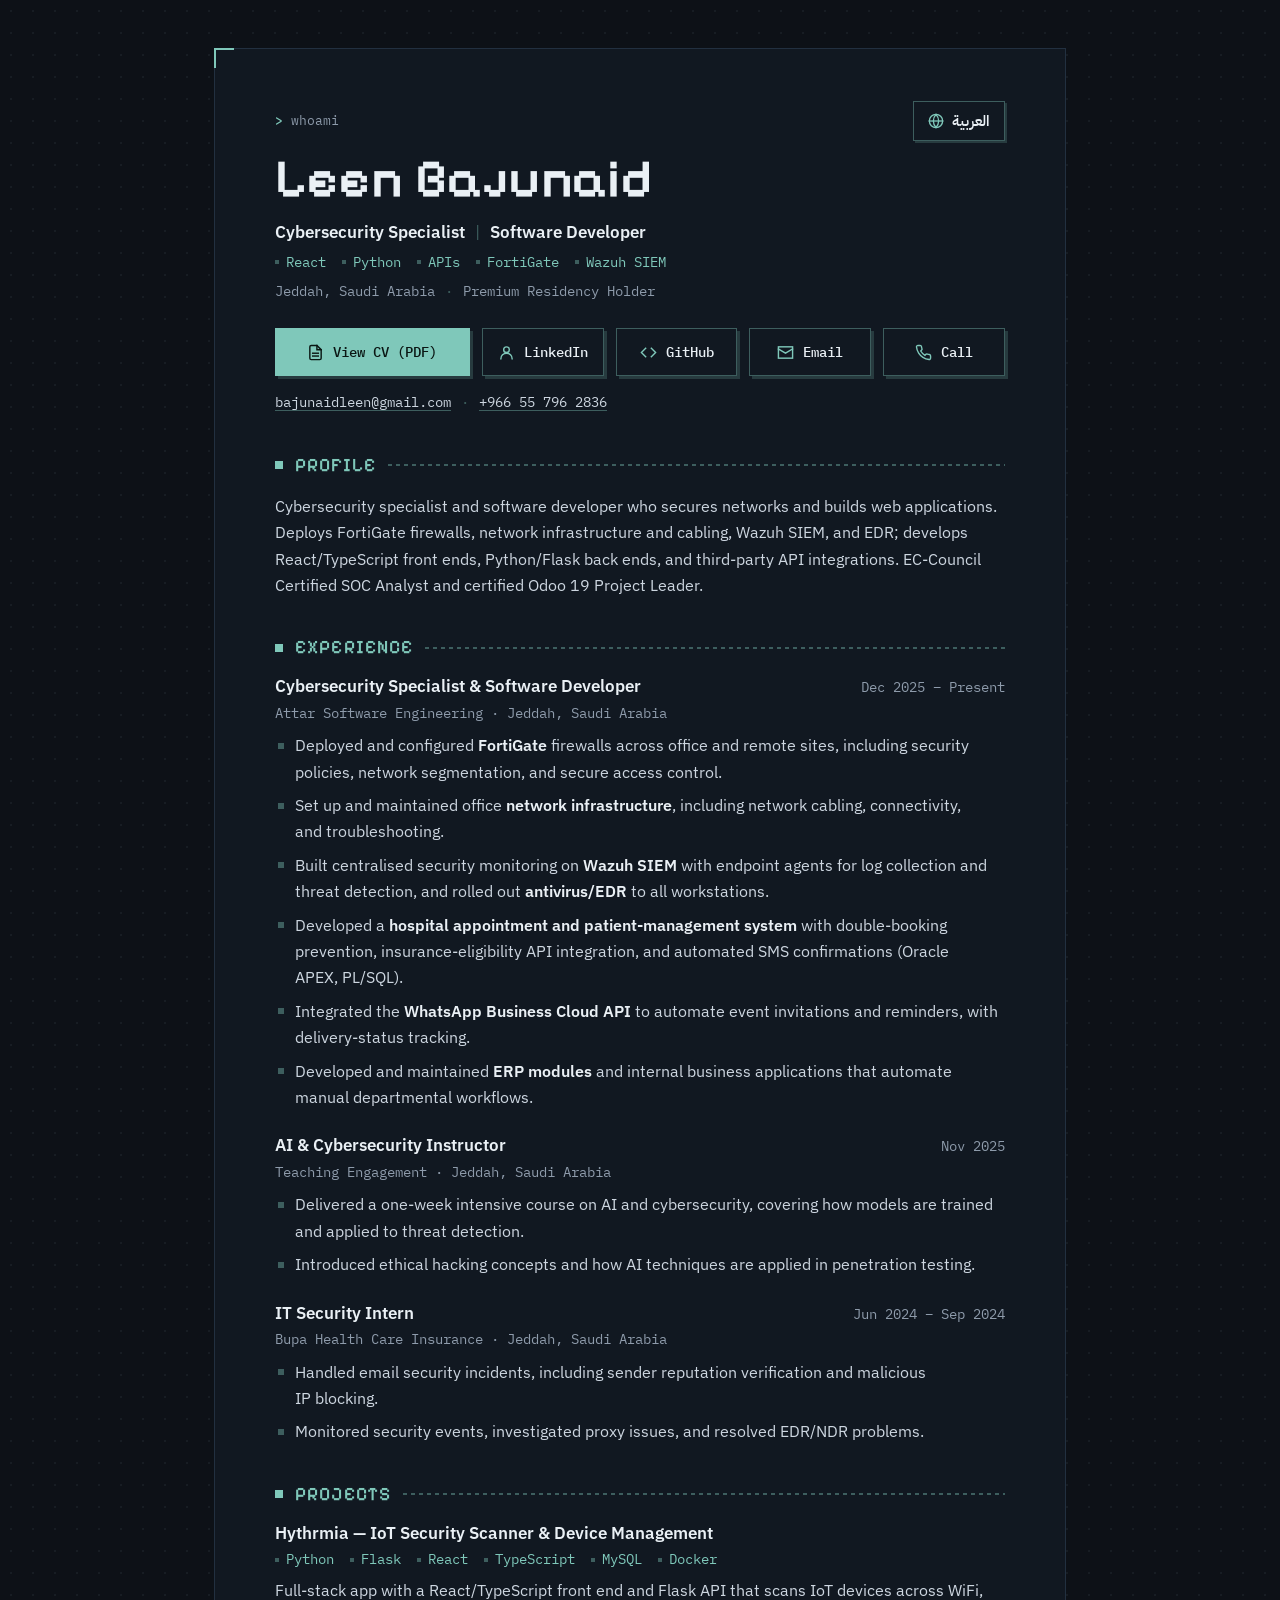
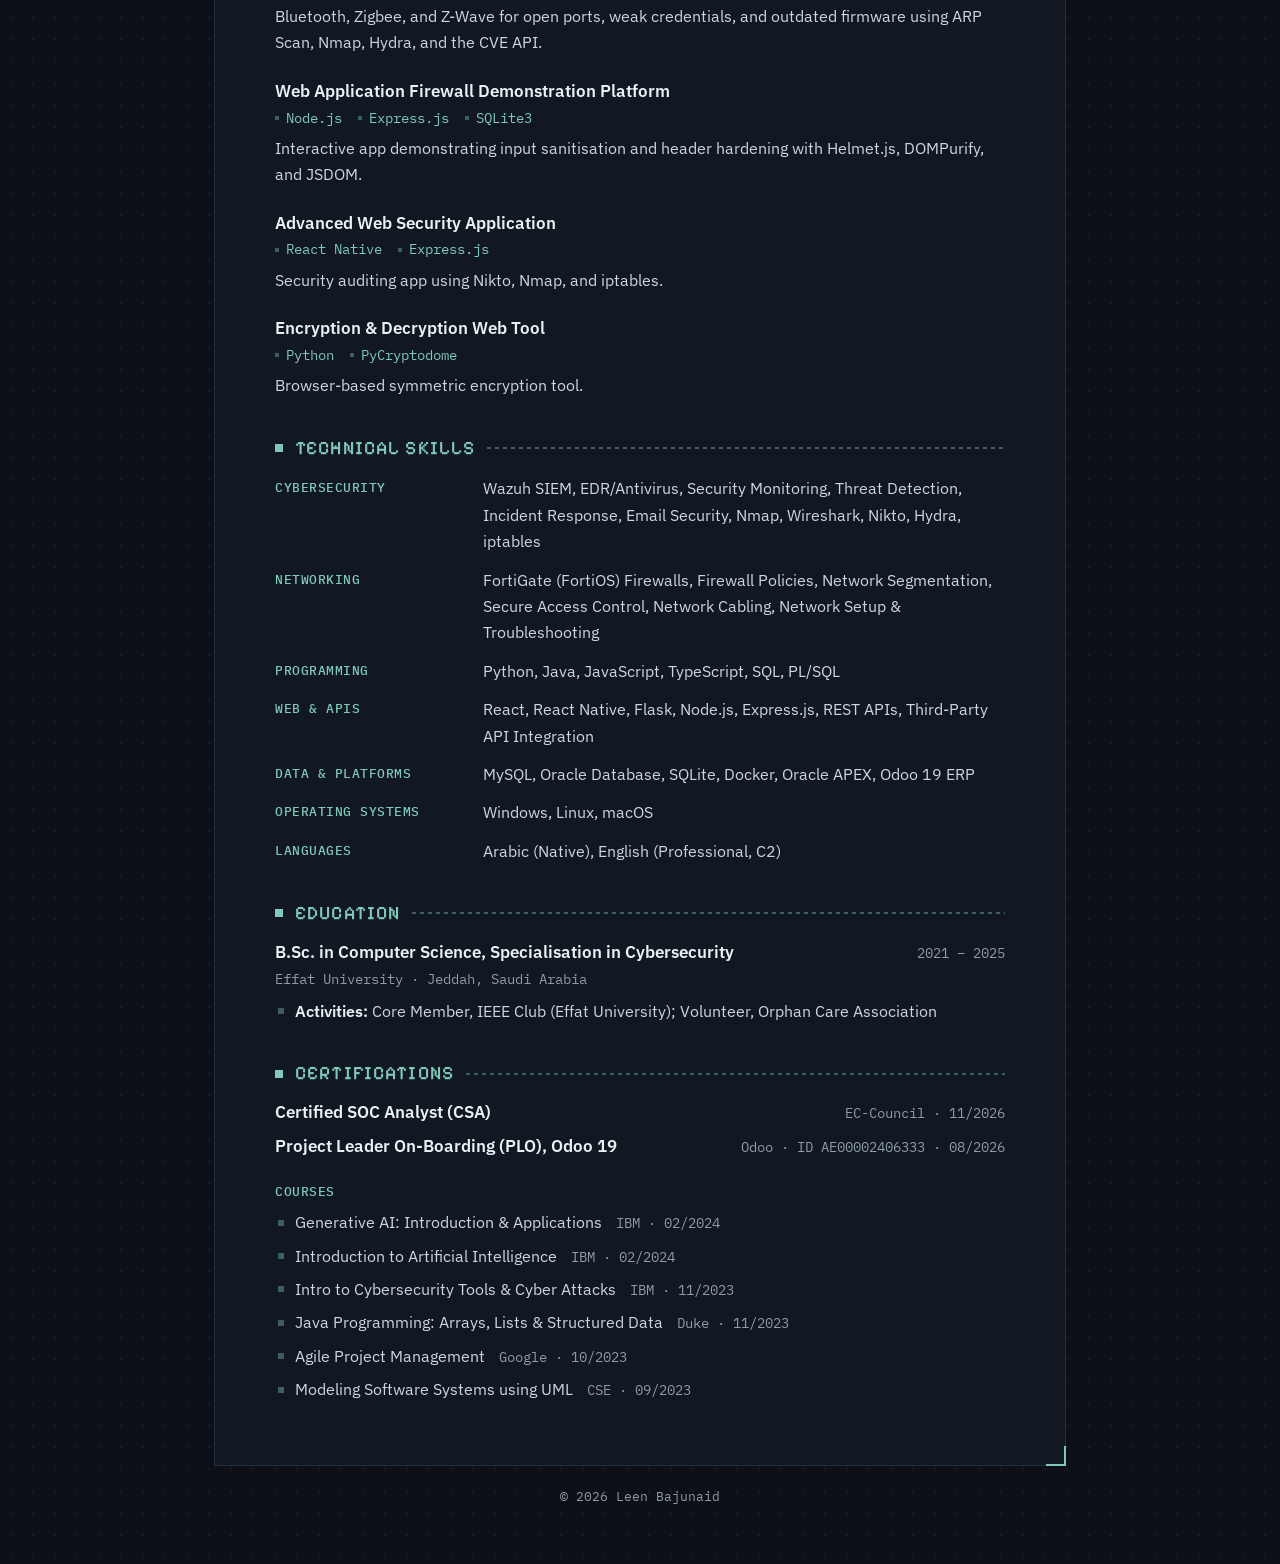
==== commit 22b463d7: "Add Arabic version with an English / Arabic switch New /ar/ page (right-to-left, IBM Plex Sans Arabi" ====
--- a/index.html
+++ b/index.html
@@ -1,9 +1,9 @@
 <!doctype html>
-<html lang="en">
+<html lang="en" dir="ltr">
 <head>
 <meta charset="utf-8">
 <meta name="viewport" content="width=device-width, initial-scale=1">
-<meta http-equiv="Content-Security-Policy" content="default-src 'self'; style-src 'self' 'unsafe-inline'; img-src 'self' data:; font-src 'self'; object-src 'none'; base-uri 'none'; form-action 'none'">
+<meta http-equiv="Content-Security-Policy" content="default-src 'self'; style-src 'self'; img-src 'self' data:; font-src 'self'; object-src 'none'; base-uri 'none'; form-action 'none'">
 <title>Leen Bajunaid — Cybersecurity Specialist &amp; Software Developer</title>
 <meta name="description" content="CV of Leen Bajunaid: cybersecurity specialist and software developer in Jeddah, Saudi Arabia. FortiGate, Wazuh SIEM, networking, React, Python, Flask and API integration.">
 <meta name="author" content="Leen Bajunaid">
@@ -11,158 +11,27 @@
 <meta property="og:title" content="Leen Bajunaid — CV">
 <meta property="og:description" content="Cybersecurity Specialist | Software Developer (React, Python, APIs) — Jeddah, Saudi Arabia.">
 <meta property="og:url" content="https://leenbajunaid.github.io/">
+<meta property="og:locale" content="en_US">
+<meta property="og:locale:alternate" content="ar_SA">
 <meta name="color-scheme" content="dark">
 <meta name="theme-color" content="#0d1117">
 <link rel="canonical" href="https://leenbajunaid.github.io/">
+<link rel="alternate" hreflang="en" href="https://leenbajunaid.github.io/">
+<link rel="alternate" hreflang="ar" href="https://leenbajunaid.github.io/ar/">
+<link rel="alternate" hreflang="x-default" href="https://leenbajunaid.github.io/">
 <link rel="icon" href="data:image/svg+xml,%3Csvg xmlns='http://www.w3.org/2000/svg' viewBox='0 0 16 16' shape-rendering='crispEdges'%3E%3Crect width='16' height='16' fill='%230d1117'/%3E%3Cg fill='%237fc8ba'%3E%3Crect x='2' y='3' width='2' height='10'/%3E%3Crect x='2' y='11' width='5' height='2'/%3E%3Crect x='9' y='3' width='2' height='10'/%3E%3Crect x='9' y='3' width='4' height='2'/%3E%3Crect x='9' y='7' width='4' height='2'/%3E%3Crect x='9' y='11' width='4' height='2'/%3E%3Crect x='13' y='5' width='2' height='2'/%3E%3Crect x='13' y='9' width='2' height='2'/%3E%3C/g%3E%3C/svg%3E">
 <link rel="preload" href="fonts/PixelifySans-SemiBold.woff2" as="font" type="font/woff2" crossorigin>
-<style>
-@font-face{font-family:"Pixelify Sans";src:url("fonts/PixelifySans-Medium.woff2") format("woff2");font-weight:500;font-style:normal;font-display:swap}
-@font-face{font-family:"Pixelify Sans";src:url("fonts/PixelifySans-SemiBold.woff2") format("woff2");font-weight:600;font-style:normal;font-display:swap}
-@font-face{font-family:"IBM Plex Sans";src:url("fonts/IBMPlexSans-Regular.woff2") format("woff2");font-weight:400;font-style:normal;font-display:swap}
-@font-face{font-family:"IBM Plex Sans";src:url("fonts/IBMPlexSans-SemiBold.woff2") format("woff2");font-weight:600;font-style:normal;font-display:swap}
-@font-face{font-family:"IBM Plex Sans";src:url("fonts/IBMPlexSans-Bold.woff2") format("woff2");font-weight:700;font-style:normal;font-display:swap}
-@font-face{font-family:"IBM Plex Mono";src:url("fonts/IBMPlexMono-Regular.woff2") format("woff2");font-weight:400;font-style:normal;font-display:swap}
-@font-face{font-family:"IBM Plex Mono";src:url("fonts/IBMPlexMono-Medium.woff2") format("woff2");font-weight:500;font-style:normal;font-display:swap}
-
-:root{
-  color-scheme:dark;
-  --bg:#0d1117;
-  --dot:rgba(148,173,192,.075);
-  --panel:#111821;
-  --edge:#223040;
-  --text:#cdd6e0;
-  --heading:#eaf0f5;
-  --muted:#8e9bab;
-  --accent:#7fc8ba;
-  --accent-hover:#93d4c7;
-  --accent-dim:rgba(127,200,186,.40);
-  --accent-shadow:rgba(127,200,186,.20);
-  --accent-faint:rgba(127,200,186,.08);
-  --on-accent:#0a1613;
-  --pixel:"Pixelify Sans",ui-monospace,monospace;
-  --sans:"IBM Plex Sans",system-ui,-apple-system,"Segoe UI",Roboto,Arial,sans-serif;
-  --mono:"IBM Plex Mono",ui-monospace,SFMono-Regular,Menlo,Consolas,monospace;
-}
-*{box-sizing:border-box}
-html{-webkit-text-size-adjust:100%}
-body{
-  margin:0;color:var(--text);font-family:var(--sans);font-size:16px;line-height:1.65;
-  background-color:var(--bg);
-  background-image:radial-gradient(var(--dot) 1px,transparent 1.3px);
-  background-size:22px 22px;
-}
-a{color:inherit;text-underline-offset:3px}
-::selection{background:var(--accent);color:var(--on-accent)}
-a:focus-visible,.btn:focus-visible{outline:2px solid var(--accent);outline-offset:3px}
-
-.wrap{max-width:900px;margin:0 auto;padding:22px 14px 36px}
-.panel{position:relative;background:var(--panel);border:1px solid var(--edge);padding:30px 20px 36px}
-.panel::before,.panel::after{content:"";position:absolute;width:18px;height:18px;pointer-events:none}
-.panel::before{top:-1px;left:-1px;border-top:2px solid var(--accent);border-left:2px solid var(--accent)}
-.panel::after{bottom:-1px;right:-1px;border-bottom:2px solid var(--accent);border-right:2px solid var(--accent)}
-
-/* ---------- Hero ---------- */
-.prompt{margin:0 0 6px;font-family:var(--mono);font-size:13px;color:var(--muted)}
-.prompt b{color:var(--accent);font-weight:500}
-h1{margin:0;font-family:var(--pixel);font-weight:600;font-size:40px;line-height:1.1;letter-spacing:.01em;color:var(--heading)}
-.role{margin:12px 0 6px;font-size:17px;line-height:1.45;font-weight:600;color:var(--heading)}
-.focus{margin:0 0 6px;font-family:var(--mono);font-size:14px;color:var(--accent)}
-.loc{margin:0;font-family:var(--mono);font-size:13.5px;color:var(--muted)}
-/* phone: parts stack; wider screens: one line with a quiet separator */
-.split span{display:block}
-.chips{display:flex;flex-wrap:wrap;gap:2px 16px}
-.chips span{white-space:nowrap}
-.chips span::before{content:"";display:inline-block;width:4px;height:4px;margin:0 7px 2px 0;vertical-align:middle;background:var(--accent-dim)}
-
-/* ---------- Buttons ---------- */
-.actions{display:grid;grid-template-columns:repeat(2,minmax(0,1fr));gap:12px;margin:26px 0 14px}
-.btn{
-  display:flex;align-items:center;justify-content:center;gap:9px;min-height:48px;padding:10px 12px;
-  border:1px solid var(--accent-dim);background:transparent;color:var(--heading);
-  font-family:var(--mono);font-size:14px;font-weight:500;text-decoration:none;
-  box-shadow:3px 3px 0 var(--accent-shadow);
-  transition:transform .12s ease,box-shadow .12s ease,background-color .12s ease;
-}
-.btn svg{flex:none;color:var(--accent)}
-.btn:hover{background:var(--accent-faint);transform:translate(1px,1px);box-shadow:2px 2px 0 var(--accent-shadow)}
-.btn.primary{grid-column:1/-1;background:var(--accent);border-color:var(--accent);color:var(--on-accent)}
-.btn.primary svg{color:var(--on-accent)}
-.btn.primary:hover{background:var(--accent-hover)}
-.contact{margin:0;font-family:var(--mono);font-size:13.5px;line-height:1.9;color:var(--muted);overflow-wrap:anywhere}
-.contact a{color:var(--text);text-decoration-color:var(--accent-dim)}
-
-/* ---------- Sections ---------- */
-section{margin-top:38px}
-h2{
-  display:flex;align-items:center;gap:12px;margin:0 0 16px;
-  font-family:var(--pixel);font-weight:500;font-size:19px;line-height:1.2;letter-spacing:.06em;text-transform:uppercase;color:var(--accent);
-}
-h2::before{content:"";flex:none;width:8px;height:8px;background:var(--accent)}
-h2::after{content:"";flex:1;height:2px;background-image:linear-gradient(90deg,var(--accent-dim) 0 4px,transparent 4px 8px);background-size:8px 2px}
-h3{margin:0;font-size:17px;line-height:1.4;font-weight:600;color:var(--heading)}
-p{margin:0}
-p,li{text-wrap:pretty}
-strong{font-weight:600;color:var(--heading)}
-
-.head{display:flex;flex-wrap:wrap;justify-content:space-between;align-items:baseline;gap:2px 16px}
-.date{font-family:var(--mono);font-size:13.5px;color:var(--muted);white-space:nowrap}
-.org{margin:3px 0 8px;font-family:var(--mono);font-size:13.5px;color:var(--muted)}
-.item+.item{margin-top:24px}
-
-ul.points{list-style:none;margin:0;padding:0}
-ul.points li{position:relative;padding-left:20px;margin:7px 0}
-ul.points li::before{content:"";position:absolute;left:3px;top:.66em;width:6px;height:6px;background:var(--accent-dim)}
-
-.tags{margin:3px 0 6px;font-family:var(--mono);font-size:13.5px;color:var(--accent)}
-
-dl.skills{margin:0;display:grid;gap:12px}
-dl.skills div{display:grid;gap:2px}
-dl.skills dt{font-family:var(--mono);font-size:13px;font-weight:500;letter-spacing:.04em;text-transform:uppercase;color:var(--accent)}
-dl.skills dd{margin:0}
-
-.cert{display:flex;flex-wrap:wrap;justify-content:space-between;align-items:baseline;gap:0 16px}
-.cert+.cert{margin-top:10px}
-.cert .meta{font-family:var(--mono);font-size:13.5px;color:var(--muted)}
-.sub{margin:22px 0 4px;font-family:var(--mono);font-size:13px;font-weight:500;letter-spacing:.04em;text-transform:uppercase;color:var(--accent)}
-.course-src{margin-left:10px;font-family:var(--mono);font-size:13.5px;color:var(--muted);white-space:nowrap}
-
-footer{margin-top:20px;text-align:center;font-family:var(--mono);font-size:13px;color:var(--muted)}
-
-@media (min-width:720px){
-  .wrap{padding:48px 24px 56px}
-  .panel{padding:52px 60px 56px}
-  h1{font-size:54px}
-  .split span{display:inline}
-  .split span+span::before{content:"|";margin:0 10px;color:var(--accent-dim);font-weight:400}
-  .loc.split span+span::before,.contact.split span+span::before{content:"·"}
-  .actions{grid-template-columns:1.6fr repeat(4,minmax(0,1fr))}
-  .btn{white-space:nowrap}
-  .btn.primary{grid-column:auto}
-  .head{flex-wrap:nowrap}
-  .head h3{flex:1 1 auto;min-width:0}
-  dl.skills div{grid-template-columns:190px minmax(0,1fr);gap:18px}
-  dl.skills dt{padding-top:2px}
-}
-@media (prefers-reduced-motion:reduce){
-  .btn{transition:none}
-  .btn:hover{transform:none}
-}
-@media print{
-  body{background:#fff;color:#000}
-  .panel{background:#fff;border:none;padding:0}
-  .panel::before,.panel::after,.prompt,.actions,.contact,footer{display:none}
-  h1,h2,h3,strong,.role,.focus,.tags,dl.skills dt,.sub{color:#000}
-  .date,.org,.loc,.meta,.course-src{color:#333}
-}
-</style>
+<link rel="stylesheet" href="style.css">
 </head>
 <body>
 <div class="wrap">
 <main class="panel">
 
   <header>
-    <p class="prompt" aria-hidden="true"><b>&gt;</b> whoami</p>
+    <div class="topline">
+      <p class="prompt" aria-hidden="true"><b>&gt;</b> whoami</p>
+      <a class="lang" href="ar/" hreflang="ar" lang="ar"><svg width="16" height="16" viewBox="0 0 24 24" fill="none" stroke="currentColor" stroke-width="2" stroke-linecap="square" aria-hidden="true"><circle cx="12" cy="12" r="10"/><path d="M2 12h20"/><path d="M12 2a15.3 15.3 0 0 1 4 10 15.3 15.3 0 0 1-4 10 15.3 15.3 0 0 1-4-10 15.3 15.3 0 0 1 4-10z"/></svg>العربية</a>
+    </div>
     <h1>Leen Bajunaid</h1>
     <p class="role split"><span>Cybersecurity Specialist</span><span>Software Developer</span></p>
     <p class="focus chips"><span>React</span><span>Python</span><span>APIs</span><span>FortiGate</span><span>Wazuh SIEM</span></p>
--- a/style.css
+++ b/style.css
@@ -0,0 +1,167 @@
+/* Leen Bajunaid — CV site. Shared by / (English) and /ar/ (Arabic, right-to-left).
+   All fonts are self-hosted (SIL Open Font License 1.1, see fonts/). */
+
+@font-face{font-family:"Pixelify Sans";src:url("fonts/PixelifySans-Medium.woff2") format("woff2");font-weight:500;font-style:normal;font-display:swap}
+@font-face{font-family:"Pixelify Sans";src:url("fonts/PixelifySans-SemiBold.woff2") format("woff2");font-weight:600;font-style:normal;font-display:swap}
+@font-face{font-family:"IBM Plex Sans";src:url("fonts/IBMPlexSans-Regular.woff2") format("woff2");font-weight:400;font-style:normal;font-display:swap}
+@font-face{font-family:"IBM Plex Sans";src:url("fonts/IBMPlexSans-SemiBold.woff2") format("woff2");font-weight:600;font-style:normal;font-display:swap}
+@font-face{font-family:"IBM Plex Sans";src:url("fonts/IBMPlexSans-Bold.woff2") format("woff2");font-weight:700;font-style:normal;font-display:swap}
+@font-face{font-family:"IBM Plex Mono";src:url("fonts/IBMPlexMono-Regular.woff2") format("woff2");font-weight:400;font-style:normal;font-display:swap}
+@font-face{font-family:"IBM Plex Mono";src:url("fonts/IBMPlexMono-Medium.woff2") format("woff2");font-weight:500;font-style:normal;font-display:swap}
+@font-face{font-family:"IBM Plex Sans Arabic";src:url("fonts/IBMPlexSansArabic-Regular.woff2") format("woff2");font-weight:400;font-style:normal;font-display:swap;unicode-range:U+0600-06FF,U+0750-077F,U+0870-088E,U+0890-0891,U+0897-08E1,U+08E3-08FF,U+200C-200E,U+2010-2011,U+204F,U+2E41,U+FB50-FDFF,U+FE70-FE74,U+FE76-FEFC}
+@font-face{font-family:"IBM Plex Sans Arabic";src:url("fonts/IBMPlexSansArabic-SemiBold.woff2") format("woff2");font-weight:600;font-style:normal;font-display:swap;unicode-range:U+0600-06FF,U+0750-077F,U+0870-088E,U+0890-0891,U+0897-08E1,U+08E3-08FF,U+200C-200E,U+2010-2011,U+204F,U+2E41,U+FB50-FDFF,U+FE70-FE74,U+FE76-FEFC}
+@font-face{font-family:"IBM Plex Sans Arabic";src:url("fonts/IBMPlexSansArabic-Bold.woff2") format("woff2");font-weight:700;font-style:normal;font-display:swap;unicode-range:U+0600-06FF,U+0750-077F,U+0870-088E,U+0890-0891,U+0897-08E1,U+08E3-08FF,U+200C-200E,U+2010-2011,U+204F,U+2E41,U+FB50-FDFF,U+FE70-FE74,U+FE76-FEFC}
+
+:root{
+  color-scheme:dark;
+  --bg:#0d1117;
+  --dot:rgba(148,173,192,.075);
+  --panel:#111821;
+  --edge:#223040;
+  --text:#cdd6e0;
+  --heading:#eaf0f5;
+  --muted:#8e9bab;
+  --accent:#7fc8ba;
+  --accent-hover:#93d4c7;
+  --accent-dim:rgba(127,200,186,.40);
+  --accent-shadow:rgba(127,200,186,.20);
+  --accent-faint:rgba(127,200,186,.08);
+  --on-accent:#0a1613;
+  --pixel:"Pixelify Sans","IBM Plex Sans Arabic",ui-monospace,monospace;
+  --sans:"IBM Plex Sans","IBM Plex Sans Arabic",system-ui,-apple-system,"Segoe UI",Roboto,Arial,sans-serif;
+  --mono:"IBM Plex Mono","IBM Plex Sans Arabic",ui-monospace,SFMono-Regular,Menlo,Consolas,monospace;
+}
+*{box-sizing:border-box}
+html{-webkit-text-size-adjust:100%}
+body{
+  margin:0;color:var(--text);font-family:var(--sans);font-size:16px;line-height:1.65;
+  background-color:var(--bg);
+  background-image:radial-gradient(var(--dot) 1px,transparent 1.3px);
+  background-size:22px 22px;
+}
+a{color:inherit;text-underline-offset:3px}
+::selection{background:var(--accent);color:var(--on-accent)}
+a:focus-visible,.btn:focus-visible{outline:2px solid var(--accent);outline-offset:3px}
+
+.wrap{max-width:900px;margin:0 auto;padding:22px 14px 36px}
+.panel{position:relative;background:var(--panel);border:1px solid var(--edge);padding:30px 20px 36px}
+.panel::before,.panel::after{content:"";position:absolute;width:18px;height:18px;pointer-events:none}
+.panel::before{top:-1px;inset-inline-start:-1px;border-top:2px solid var(--accent);border-inline-start:2px solid var(--accent)}
+.panel::after{bottom:-1px;inset-inline-end:-1px;border-bottom:2px solid var(--accent);border-inline-end:2px solid var(--accent)}
+
+/* ---------- Top line: prompt + language switch ---------- */
+.topline{display:flex;justify-content:space-between;align-items:center;gap:12px;margin-bottom:8px}
+.prompt{margin:0;font-family:var(--mono);font-size:13px;color:var(--muted)}
+.prompt b{color:var(--accent);font-weight:500}
+.lang{
+  display:inline-flex;align-items:center;gap:8px;min-height:40px;padding:0 14px;
+  border:1px solid var(--accent-dim);color:var(--heading);text-decoration:none;
+  font-family:var(--mono);font-size:14px;font-weight:500;
+  box-shadow:2px 2px 0 var(--accent-shadow);
+}
+.lang:hover{background:var(--accent-faint)}
+.lang:focus-visible{outline:2px solid var(--accent);outline-offset:3px}
+.lang svg{color:var(--accent);flex:none}
+.lang:lang(ar){font-family:var(--sans);font-size:15px;font-weight:600}
+
+/* ---------- Hero ---------- */
+h1{margin:0;font-family:var(--pixel);font-weight:600;font-size:40px;line-height:1.1;letter-spacing:.01em;color:var(--heading)}
+.role{margin:12px 0 6px;font-size:17px;line-height:1.45;font-weight:600;color:var(--heading)}
+.focus{margin:0 0 6px;font-family:var(--mono);font-size:14px;color:var(--accent)}
+.loc{margin:0;font-family:var(--mono);font-size:13.5px;color:var(--muted)}
+/* phone: parts stack; wider screens: one line with a quiet separator */
+.split span{display:block}
+.chips{display:flex;flex-wrap:wrap;gap:2px 16px}
+.chips span{white-space:nowrap}
+.chips span::before{content:"";display:inline-block;width:4px;height:4px;margin-inline-end:7px;margin-bottom:2px;vertical-align:middle;background:var(--accent-dim)}
+
+/* ---------- Buttons ---------- */
+.actions{display:grid;grid-template-columns:repeat(2,minmax(0,1fr));gap:12px;margin:26px 0 14px}
+.btn{
+  display:flex;align-items:center;justify-content:center;gap:9px;min-height:48px;padding:10px 12px;
+  border:1px solid var(--accent-dim);background:transparent;color:var(--heading);
+  font-family:var(--mono);font-size:14px;font-weight:500;text-decoration:none;text-align:center;
+  box-shadow:3px 3px 0 var(--accent-shadow);
+  transition:transform .12s ease,box-shadow .12s ease,background-color .12s ease;
+}
+.btn svg{flex:none;color:var(--accent)}
+.btn:hover{background:var(--accent-faint);transform:translate(1px,1px);box-shadow:2px 2px 0 var(--accent-shadow)}
+.btn.primary{grid-column:1/-1;background:var(--accent);border-color:var(--accent);color:var(--on-accent)}
+.btn.primary svg{color:var(--on-accent)}
+.btn.primary:hover{background:var(--accent-hover)}
+.contact{margin:0;font-family:var(--mono);font-size:13.5px;line-height:1.9;color:var(--muted);overflow-wrap:anywhere}
+.contact a{color:var(--text);text-decoration-color:var(--accent-dim)}
+
+/* ---------- Sections ---------- */
+section{margin-top:38px}
+h2{
+  display:flex;align-items:center;gap:12px;margin:0 0 16px;
+  font-family:var(--pixel);font-weight:500;font-size:19px;line-height:1.2;letter-spacing:.06em;text-transform:uppercase;color:var(--accent);
+}
+h2::before{content:"";flex:none;width:8px;height:8px;background:var(--accent)}
+h2::after{content:"";flex:1;height:2px;background-image:linear-gradient(90deg,var(--accent-dim) 0 4px,transparent 4px 8px);background-size:8px 2px}
+h3{margin:0;font-size:17px;line-height:1.4;font-weight:600;color:var(--heading)}
+p{margin:0}
+p,li{text-wrap:pretty}
+strong{font-weight:600;color:var(--heading)}
+
+.head{display:flex;flex-wrap:wrap;justify-content:space-between;align-items:baseline;gap:2px 16px}
+.date{font-family:var(--mono);font-size:13.5px;color:var(--muted);white-space:nowrap}
+.org{margin:3px 0 8px;font-family:var(--mono);font-size:13.5px;color:var(--muted)}
+.item+.item{margin-top:24px}
+
+ul.points{list-style:none;margin:0;padding:0}
+ul.points li{position:relative;padding-inline-start:20px;margin:7px 0}
+ul.points li::before{content:"";position:absolute;inset-inline-start:3px;top:.66em;width:6px;height:6px;background:var(--accent-dim)}
+
+.tags{margin:3px 0 6px;font-family:var(--mono);font-size:13.5px;color:var(--accent)}
+
+dl.skills{margin:0;display:grid;gap:12px}
+dl.skills div{display:grid;gap:2px}
+dl.skills dt{font-family:var(--mono);font-size:13px;font-weight:500;letter-spacing:.04em;text-transform:uppercase;color:var(--accent)}
+dl.skills dd{margin:0}
+
+.cert{display:flex;flex-wrap:wrap;justify-content:space-between;align-items:baseline;gap:0 16px}
+.cert+.cert{margin-top:10px}
+.cert .meta{font-family:var(--mono);font-size:13.5px;color:var(--muted)}
+.sub{margin:22px 0 4px;font-family:var(--mono);font-size:13px;font-weight:500;letter-spacing:.04em;text-transform:uppercase;color:var(--accent)}
+.course-src{margin-inline-start:10px;font-family:var(--mono);font-size:13.5px;color:var(--muted);white-space:nowrap}
+
+footer{margin-top:20px;text-align:center;font-family:var(--mono);font-size:13px;color:var(--muted)}
+
+/* ---------- Arabic: Arabic letters must never be letter-spaced ---------- */
+html:lang(ar) body{line-height:1.85}
+:lang(ar) h1{font-family:var(--sans);font-weight:700;letter-spacing:0;line-height:1.25}
+:lang(ar) h2{font-family:var(--sans);font-weight:600;font-size:19px;letter-spacing:0}
+:lang(ar) dl.skills dt,:lang(ar) .sub{font-family:var(--sans);font-weight:600;font-size:14px;letter-spacing:0}
+:lang(ar) .btn{font-family:var(--sans);font-size:15px;font-weight:600}
+:lang(ar) .loc,:lang(ar) .org{font-family:var(--sans);font-size:14px}
+:lang(ar) .date,:lang(ar) .cert .meta{font-family:var(--sans);font-size:14px}
+
+@media (min-width:720px){
+  .wrap{padding:48px 24px 56px}
+  .panel{padding:52px 60px 56px}
+  h1{font-size:54px}
+  :lang(ar) h1{font-size:50px}
+  .split span{display:inline}
+  .split span+span::before{content:"|";margin:0 10px;color:var(--accent-dim);font-weight:400}
+  .loc.split span+span::before,.contact.split span+span::before{content:"·"}
+  .actions{grid-template-columns:1.6fr repeat(4,minmax(0,1fr))}
+  .btn{white-space:nowrap}
+  .btn.primary{grid-column:auto}
+  .head{flex-wrap:nowrap}
+  .head h3{flex:1 1 auto;min-width:0}
+  dl.skills div{grid-template-columns:190px minmax(0,1fr);gap:18px}
+  dl.skills dt{padding-top:2px}
+}
+@media (prefers-reduced-motion:reduce){
+  .btn{transition:none}
+  .btn:hover{transform:none}
+}
+@media print{
+  body{background:#fff;color:#000}
+  .panel{background:#fff;border:none;padding:0}
+  .panel::before,.panel::after,.topline,.actions,.contact,footer{display:none}
+  h1,h2,h3,strong,.role,.focus,.tags,dl.skills dt,.sub{color:#000}
+  .date,.org,.loc,.meta,.course-src{color:#333}
+}
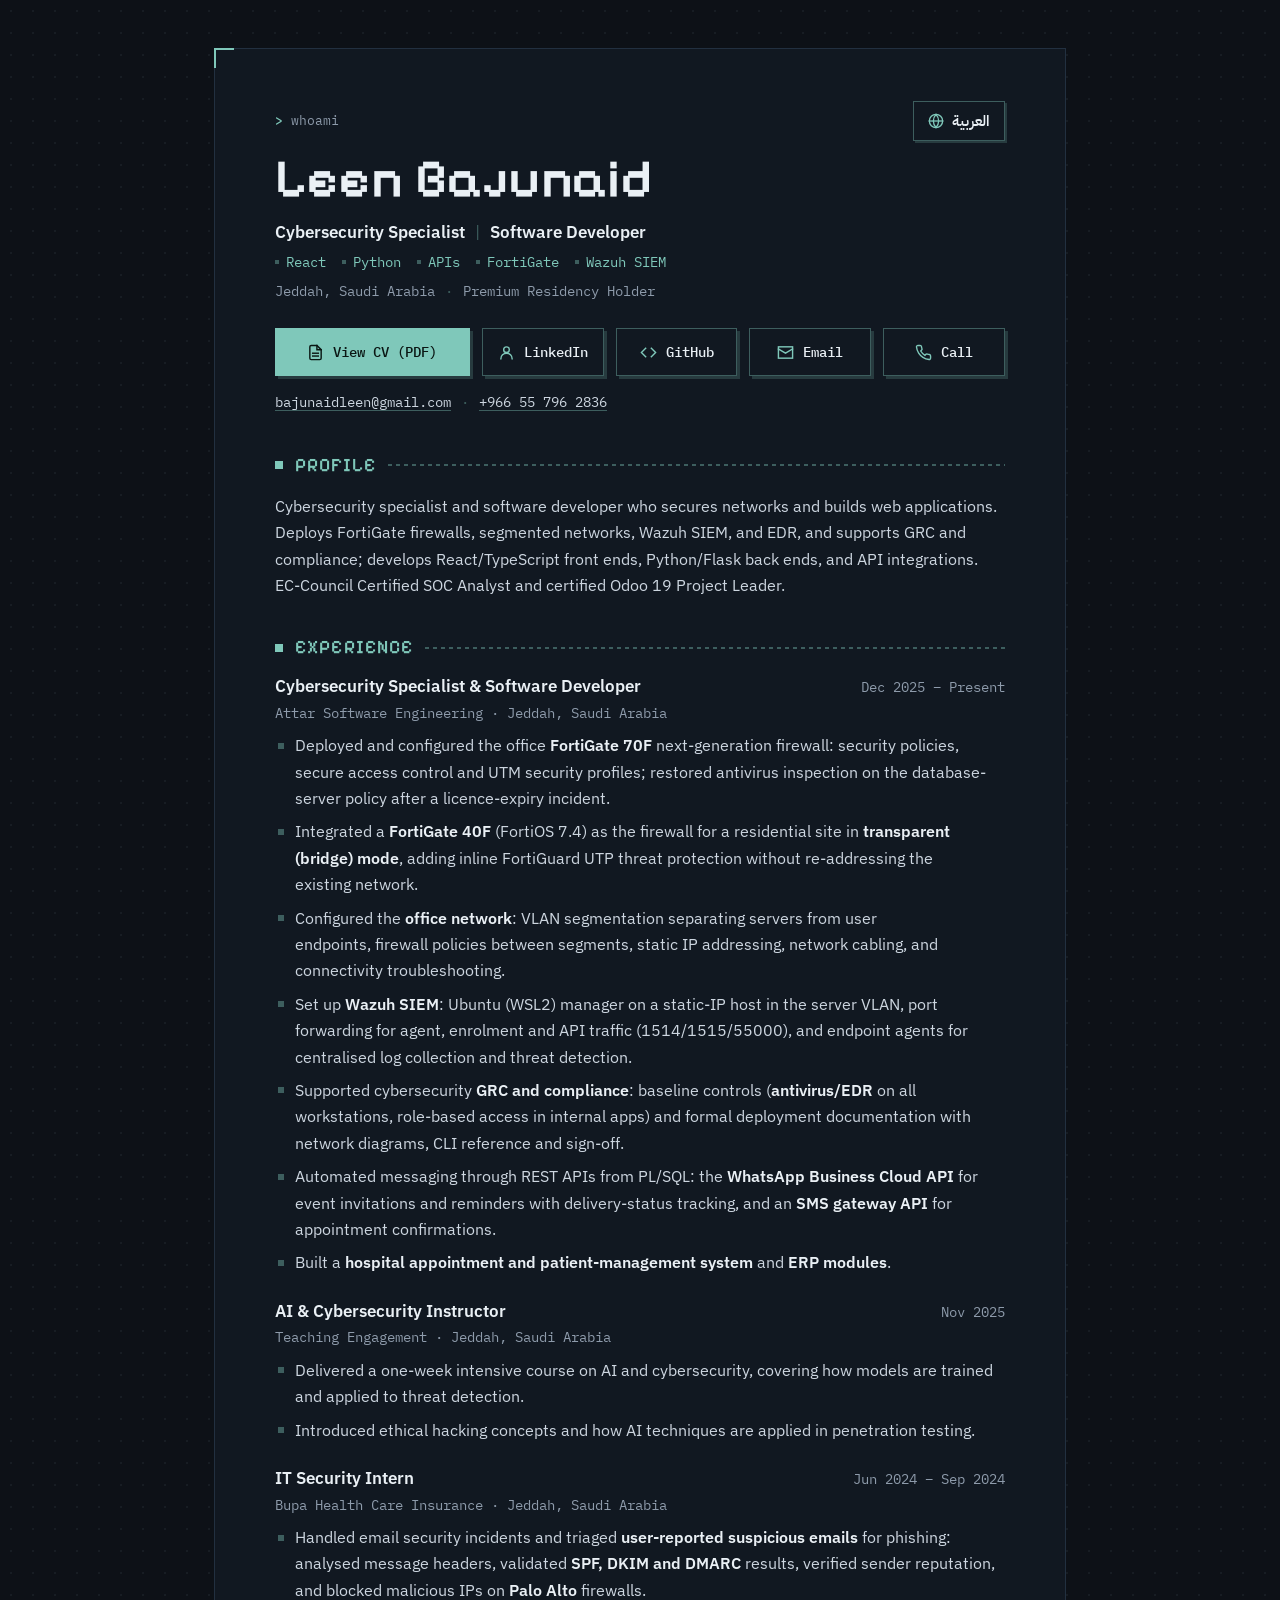
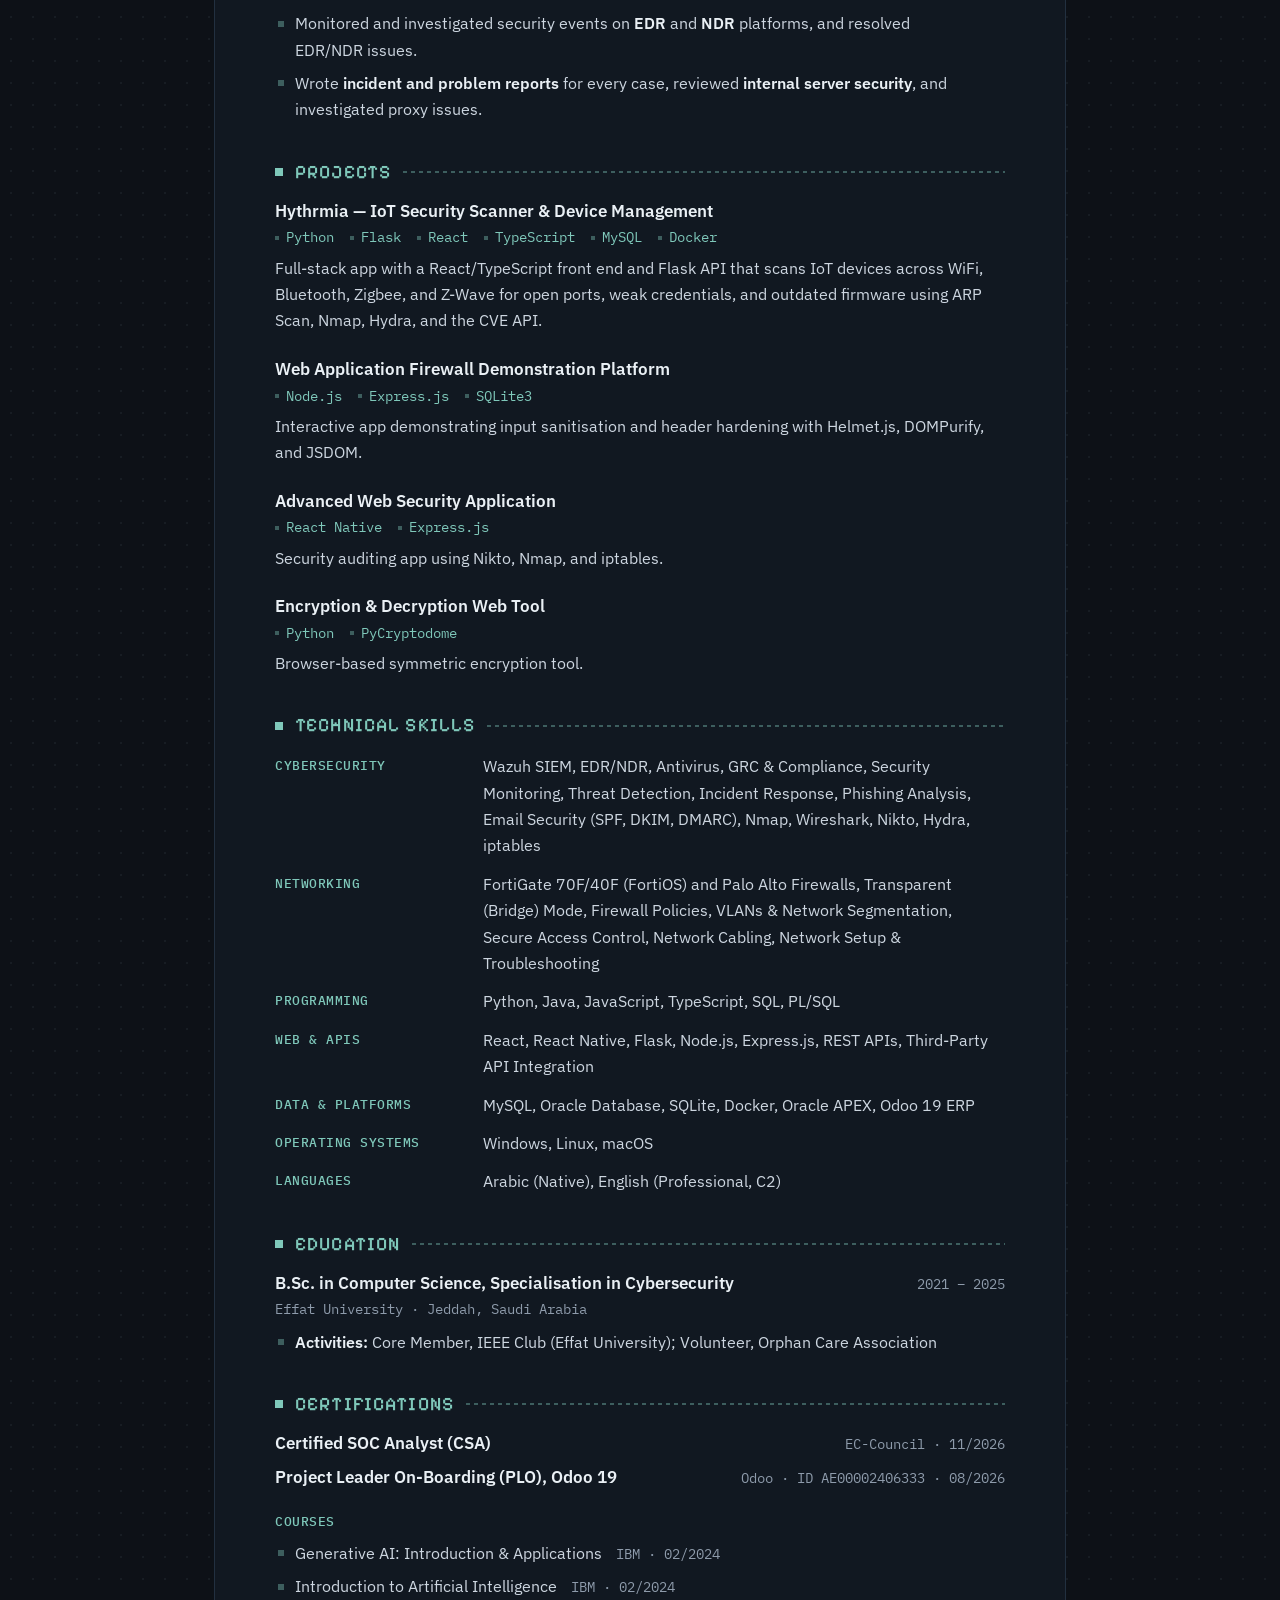
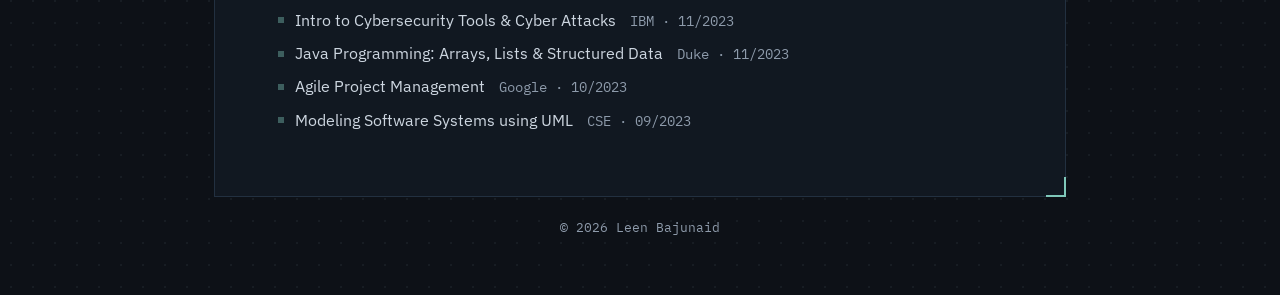
==== commit f353c6be: "Update CV: security-focused Attar and Bupa experience Replace the CV PDF (the QR code on the CV open" ====
--- a/index.html
+++ b/index.html
@@ -5,12 +5,18 @@
 <meta name="viewport" content="width=device-width, initial-scale=1">
 <meta http-equiv="Content-Security-Policy" content="default-src 'self'; style-src 'self'; img-src 'self' data:; font-src 'self'; object-src 'none'; base-uri 'none'; form-action 'none'">
 <title>Leen Bajunaid — Cybersecurity Specialist &amp; Software Developer</title>
-<meta name="description" content="CV of Leen Bajunaid: cybersecurity specialist and software developer in Jeddah, Saudi Arabia. FortiGate, Wazuh SIEM, networking, React, Python, Flask and API integration.">
+<meta name="description" content="CV of Leen Bajunaid: cybersecurity specialist and software developer in Jeddah, Saudi Arabia. FortiGate and Palo Alto firewalls, Wazuh SIEM, EDR/NDR, GRC, networking, React, Python and API integration.">
 <meta name="author" content="Leen Bajunaid">
 <meta property="og:type" content="profile">
-<meta property="og:title" content="Leen Bajunaid — CV">
+<meta property="og:title" content="Leen Bajunaid — Cybersecurity Specialist &amp; Software Developer">
 <meta property="og:description" content="Cybersecurity Specialist | Software Developer (React, Python, APIs) — Jeddah, Saudi Arabia.">
 <meta property="og:url" content="https://leenbajunaid.github.io/">
+<meta property="og:image" content="https://leenbajunaid.github.io/og-image.png">
+<meta property="og:image:type" content="image/png">
+<meta property="og:image:width" content="1200">
+<meta property="og:image:height" content="627">
+<meta property="og:image:alt" content="Leen Bajunaid — Cybersecurity Specialist and Software Developer">
+<meta name="twitter:card" content="summary_large_image">
 <meta property="og:locale" content="en_US">
 <meta property="og:locale:alternate" content="ar_SA">
 <meta name="color-scheme" content="dark">
@@ -49,7 +55,7 @@
 
   <section aria-labelledby="profile">
     <h2 id="profile">Profile</h2>
-    <p>Cybersecurity specialist and software developer who secures networks and builds web applications. Deploys FortiGate firewalls, network infrastructure and cabling, Wazuh SIEM, and EDR; develops React/TypeScript front ends, Python/Flask back ends, and third-party API integrations. EC-Council Certified SOC Analyst and certified Odoo 19 Project Leader.</p>
+    <p>Cybersecurity specialist and software developer who secures networks and builds web applications. Deploys FortiGate firewalls, segmented networks, Wazuh SIEM, and EDR, and supports GRC and compliance; develops React/TypeScript front ends, Python/Flask back ends, and API integrations. EC-Council Certified SOC Analyst and certified Odoo 19 Project Leader.</p>
   </section>
 
   <section aria-labelledby="experience">
@@ -62,12 +68,13 @@
       </div>
       <p class="org">Attar Software Engineering · Jeddah, Saudi Arabia</p>
       <ul class="points">
-        <li>Deployed and configured <strong>FortiGate</strong> firewalls across office and remote sites, including security policies, network segmentation, and secure access control.</li>
-        <li>Set up and maintained office <strong>network infrastructure</strong>, including network cabling, connectivity, and troubleshooting.</li>
-        <li>Built centralised security monitoring on <strong>Wazuh SIEM</strong> with endpoint agents for log collection and threat detection, and rolled out <strong>antivirus/EDR</strong> to all workstations.</li>
-        <li>Developed a <strong>hospital appointment and patient-management system</strong> with double-booking prevention, insurance-eligibility API integration, and automated SMS confirmations (Oracle APEX, PL/SQL).</li>
-        <li>Integrated the <strong>WhatsApp Business Cloud API</strong> to automate event invitations and reminders, with delivery-status tracking.</li>
-        <li>Developed and maintained <strong>ERP modules</strong> and internal business applications that automate manual departmental workflows.</li>
+        <li>Deployed and configured the office <strong>FortiGate 70F</strong> next-generation firewall: security policies, secure access control and UTM security profiles; restored antivirus inspection on the database-server policy after a licence-expiry incident.</li>
+        <li>Integrated a <strong>FortiGate 40F</strong> (FortiOS 7.4) as the firewall for a residential site in <strong>transparent (bridge) mode</strong>, adding inline FortiGuard UTP threat protection without re-addressing the existing network.</li>
+        <li>Configured the <strong>office network</strong>: VLAN segmentation separating servers from user endpoints, firewall policies between segments, static IP addressing, network cabling, and connectivity troubleshooting.</li>
+        <li>Set up <strong>Wazuh SIEM</strong>: Ubuntu (WSL2) manager on a static-IP host in the server VLAN, port forwarding for agent, enrolment and API traffic (1514/1515/55000), and endpoint agents for centralised log collection and threat detection.</li>
+        <li>Supported cybersecurity <strong>GRC and compliance</strong>: baseline controls (<strong>antivirus/EDR</strong> on all workstations, role-based access in internal apps) and formal deployment documentation with network diagrams, CLI reference and sign-off.</li>
+        <li>Automated messaging through REST APIs from PL/SQL: the <strong>WhatsApp Business Cloud API</strong> for event invitations and reminders with delivery-status tracking, and an <strong>SMS gateway API</strong> for appointment confirmations.</li>
+        <li>Built a <strong>hospital appointment and patient-management system</strong> and <strong>ERP modules</strong>.</li>
       </ul>
     </article>
 
@@ -90,8 +97,9 @@
       </div>
       <p class="org">Bupa Health Care Insurance · Jeddah, Saudi Arabia</p>
       <ul class="points">
-        <li>Handled email security incidents, including sender reputation verification and malicious IP blocking.</li>
-        <li>Monitored security events, investigated proxy issues, and resolved EDR/NDR problems.</li>
+        <li>Handled email security incidents and triaged <strong>user-reported suspicious emails</strong> for phishing: analysed message headers, validated <strong>SPF, DKIM and DMARC</strong> results, verified sender reputation, and blocked malicious IPs on <strong>Palo Alto</strong> firewalls.</li>
+        <li>Monitored and investigated security events on <strong>EDR</strong> and <strong>NDR</strong> platforms, and resolved EDR/NDR issues.</li>
+        <li>Wrote <strong>incident and problem reports</strong> for every case, reviewed <strong>internal server security</strong>, and investigated proxy issues.</li>
       </ul>
     </article>
   </section>
@@ -127,8 +135,8 @@
   <section aria-labelledby="skills">
     <h2 id="skills">Technical Skills</h2>
     <dl class="skills">
-      <div><dt>Cybersecurity</dt><dd>Wazuh SIEM, EDR/Antivirus, Security Monitoring, Threat Detection, Incident Response, Email Security, Nmap, Wireshark, Nikto, Hydra, iptables</dd></div>
-      <div><dt>Networking</dt><dd>FortiGate (FortiOS) Firewalls, Firewall Policies, Network Segmentation, Secure Access Control, Network Cabling, Network Setup &amp; Troubleshooting</dd></div>
+      <div><dt>Cybersecurity</dt><dd>Wazuh SIEM, EDR/NDR, Antivirus, GRC &amp; Compliance, Security Monitoring, Threat Detection, Incident Response, Phishing Analysis, Email Security (SPF, DKIM, DMARC), Nmap, Wireshark, Nikto, Hydra, iptables</dd></div>
+      <div><dt>Networking</dt><dd>FortiGate 70F/40F (FortiOS) and Palo Alto Firewalls, Transparent (Bridge) Mode, Firewall Policies, VLANs &amp; Network Segmentation, Secure Access Control, Network Cabling, Network Setup &amp; Troubleshooting</dd></div>
       <div><dt>Programming</dt><dd>Python, Java, JavaScript, TypeScript, SQL, PL/SQL</dd></div>
       <div><dt>Web &amp; APIs</dt><dd>React, React Native, Flask, Node.js, Express.js, REST APIs, Third-Party API Integration</dd></div>
       <div><dt>Data &amp; Platforms</dt><dd>MySQL, Oracle Database, SQLite, Docker, Oracle APEX, Odoo 19 ERP</dd></div>
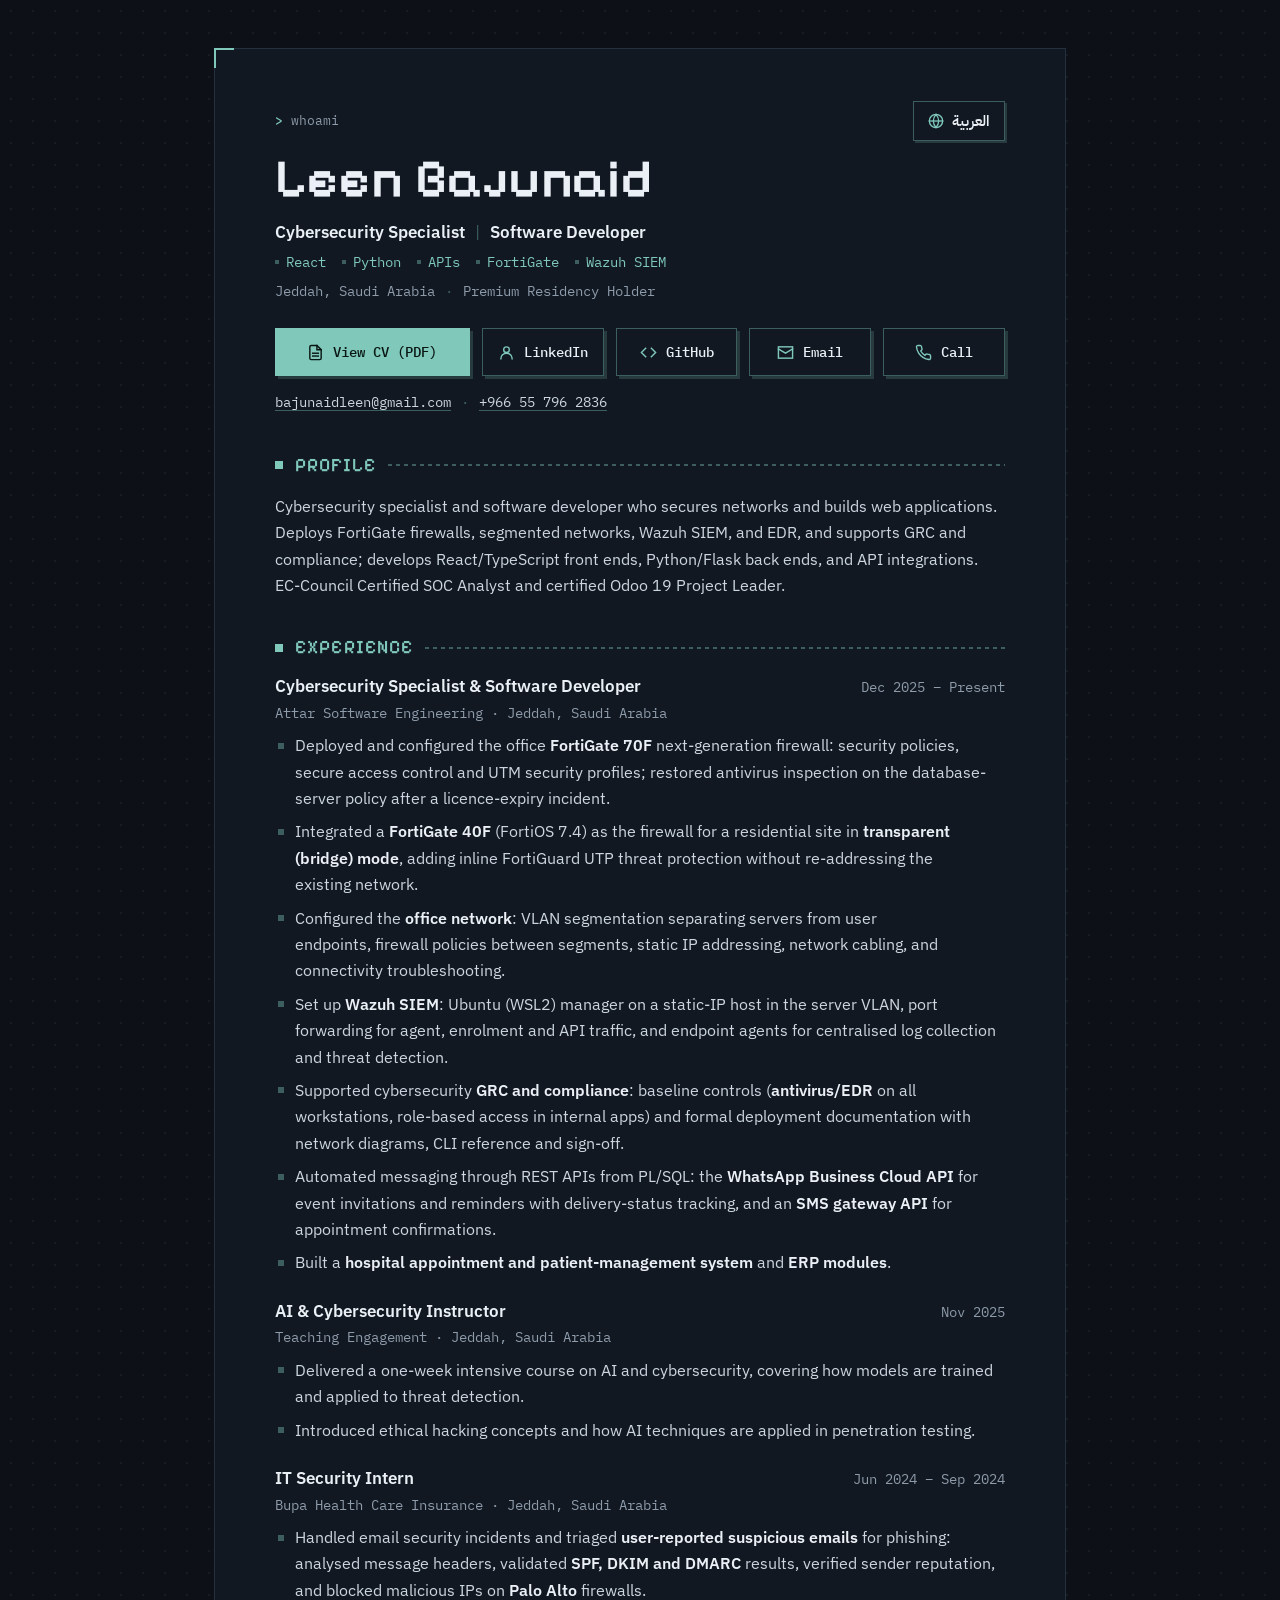
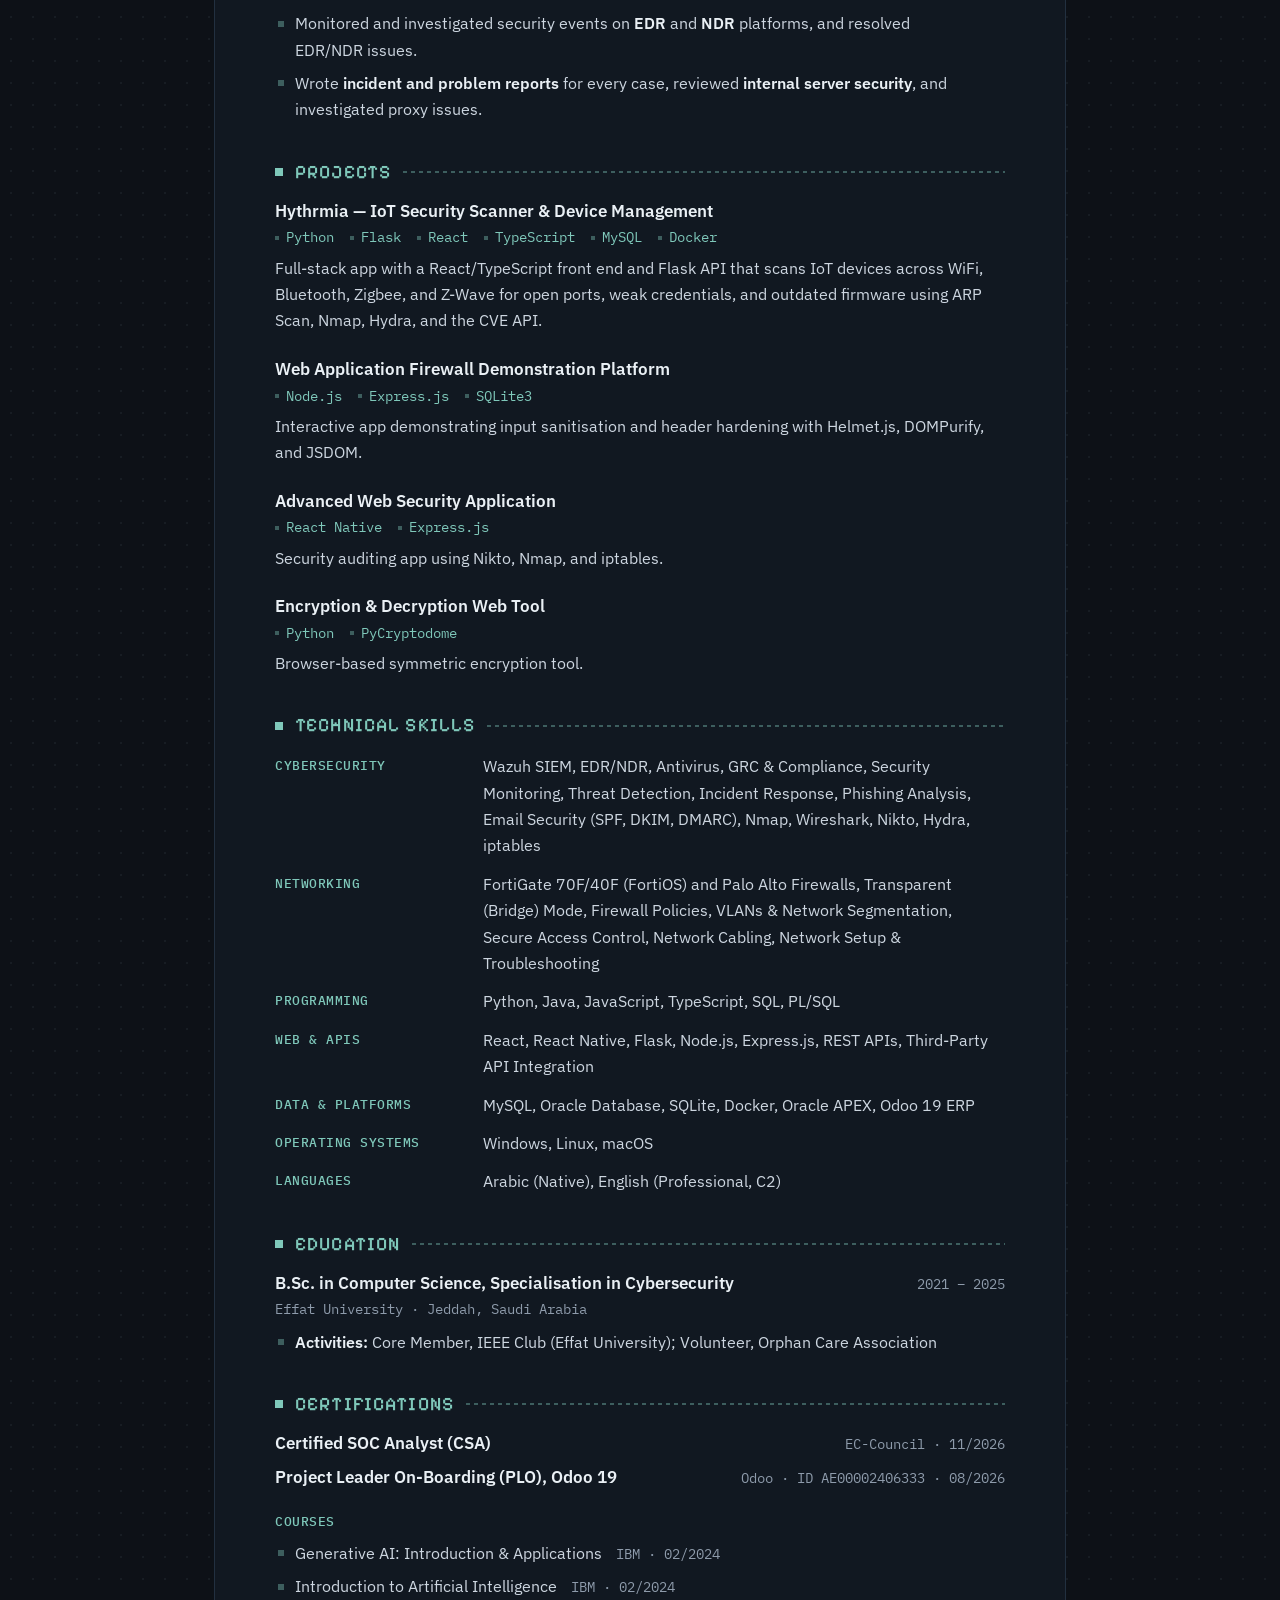
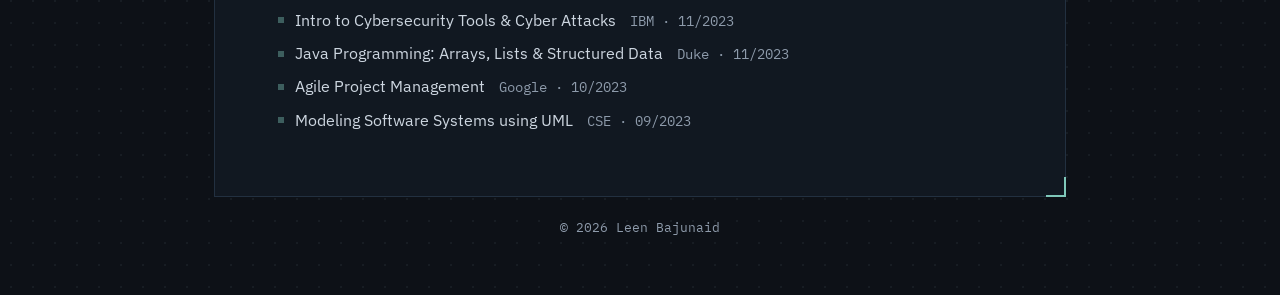
==== commit e082320b: "Remove port numbers from the CV and pages Keep the Wazuh setup description but drop the specific por" ====
--- a/index.html
+++ b/index.html
@@ -71,7 +71,7 @@
         <li>Deployed and configured the office <strong>FortiGate 70F</strong> next-generation firewall: security policies, secure access control and UTM security profiles; restored antivirus inspection on the database-server policy after a licence-expiry incident.</li>
         <li>Integrated a <strong>FortiGate 40F</strong> (FortiOS 7.4) as the firewall for a residential site in <strong>transparent (bridge) mode</strong>, adding inline FortiGuard UTP threat protection without re-addressing the existing network.</li>
         <li>Configured the <strong>office network</strong>: VLAN segmentation separating servers from user endpoints, firewall policies between segments, static IP addressing, network cabling, and connectivity troubleshooting.</li>
-        <li>Set up <strong>Wazuh SIEM</strong>: Ubuntu (WSL2) manager on a static-IP host in the server VLAN, port forwarding for agent, enrolment and API traffic (1514/1515/55000), and endpoint agents for centralised log collection and threat detection.</li>
+        <li>Set up <strong>Wazuh SIEM</strong>: Ubuntu (WSL2) manager on a static-IP host in the server VLAN, port forwarding for agent, enrolment and API traffic, and endpoint agents for centralised log collection and threat detection.</li>
         <li>Supported cybersecurity <strong>GRC and compliance</strong>: baseline controls (<strong>antivirus/EDR</strong> on all workstations, role-based access in internal apps) and formal deployment documentation with network diagrams, CLI reference and sign-off.</li>
         <li>Automated messaging through REST APIs from PL/SQL: the <strong>WhatsApp Business Cloud API</strong> for event invitations and reminders with delivery-status tracking, and an <strong>SMS gateway API</strong> for appointment confirmations.</li>
         <li>Built a <strong>hospital appointment and patient-management system</strong> and <strong>ERP modules</strong>.</li>
